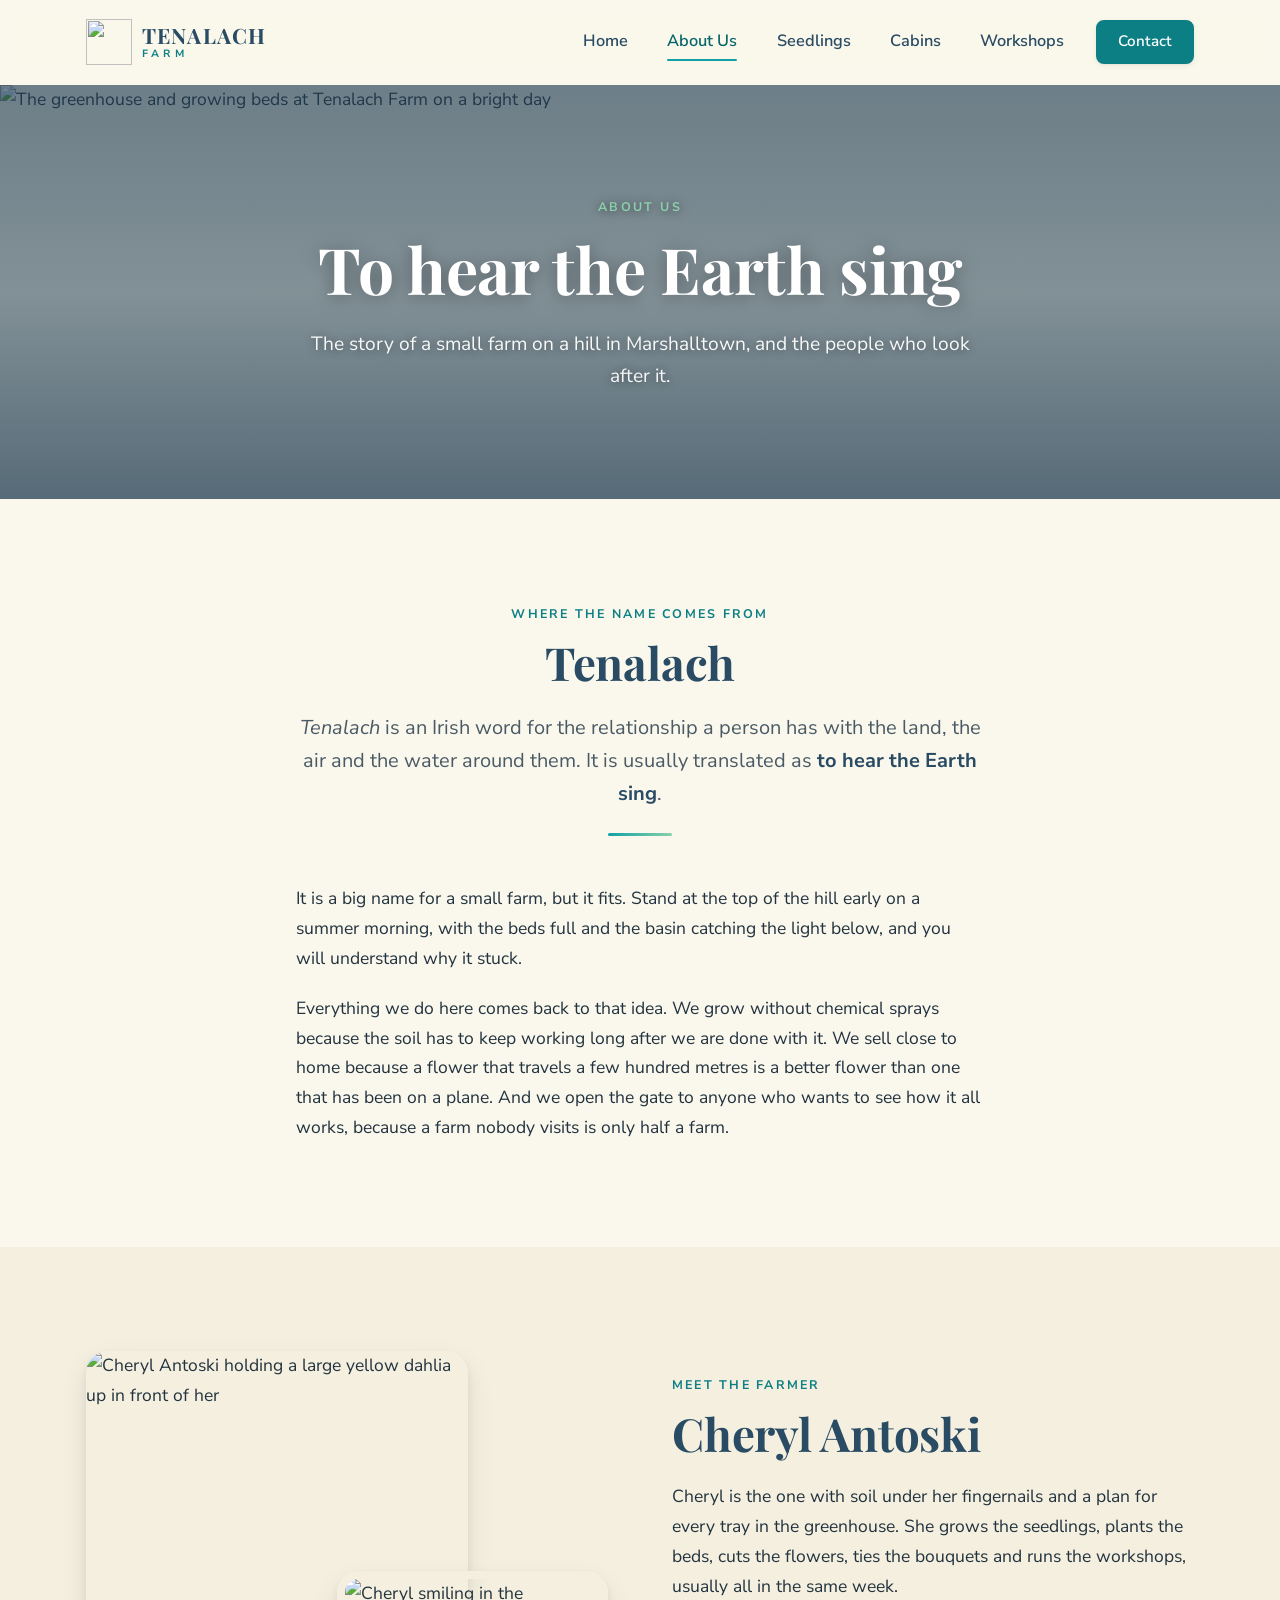
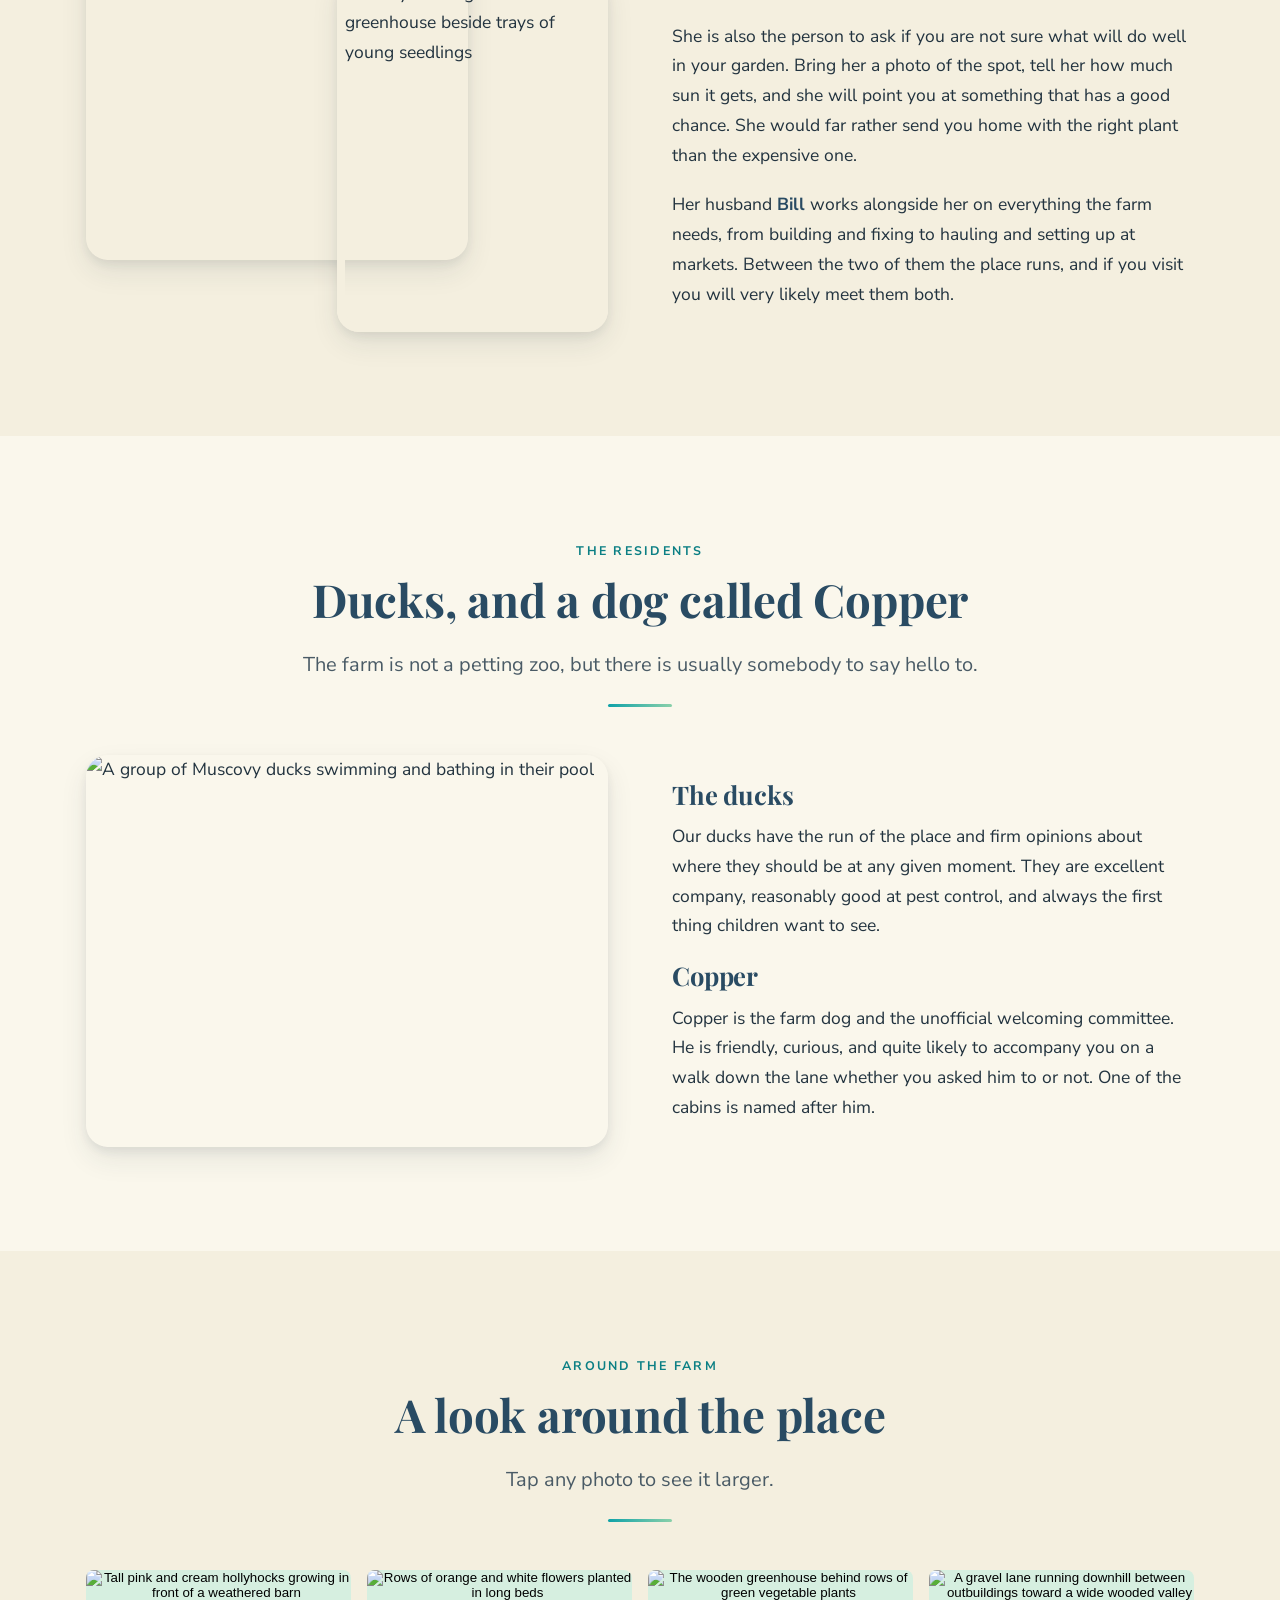
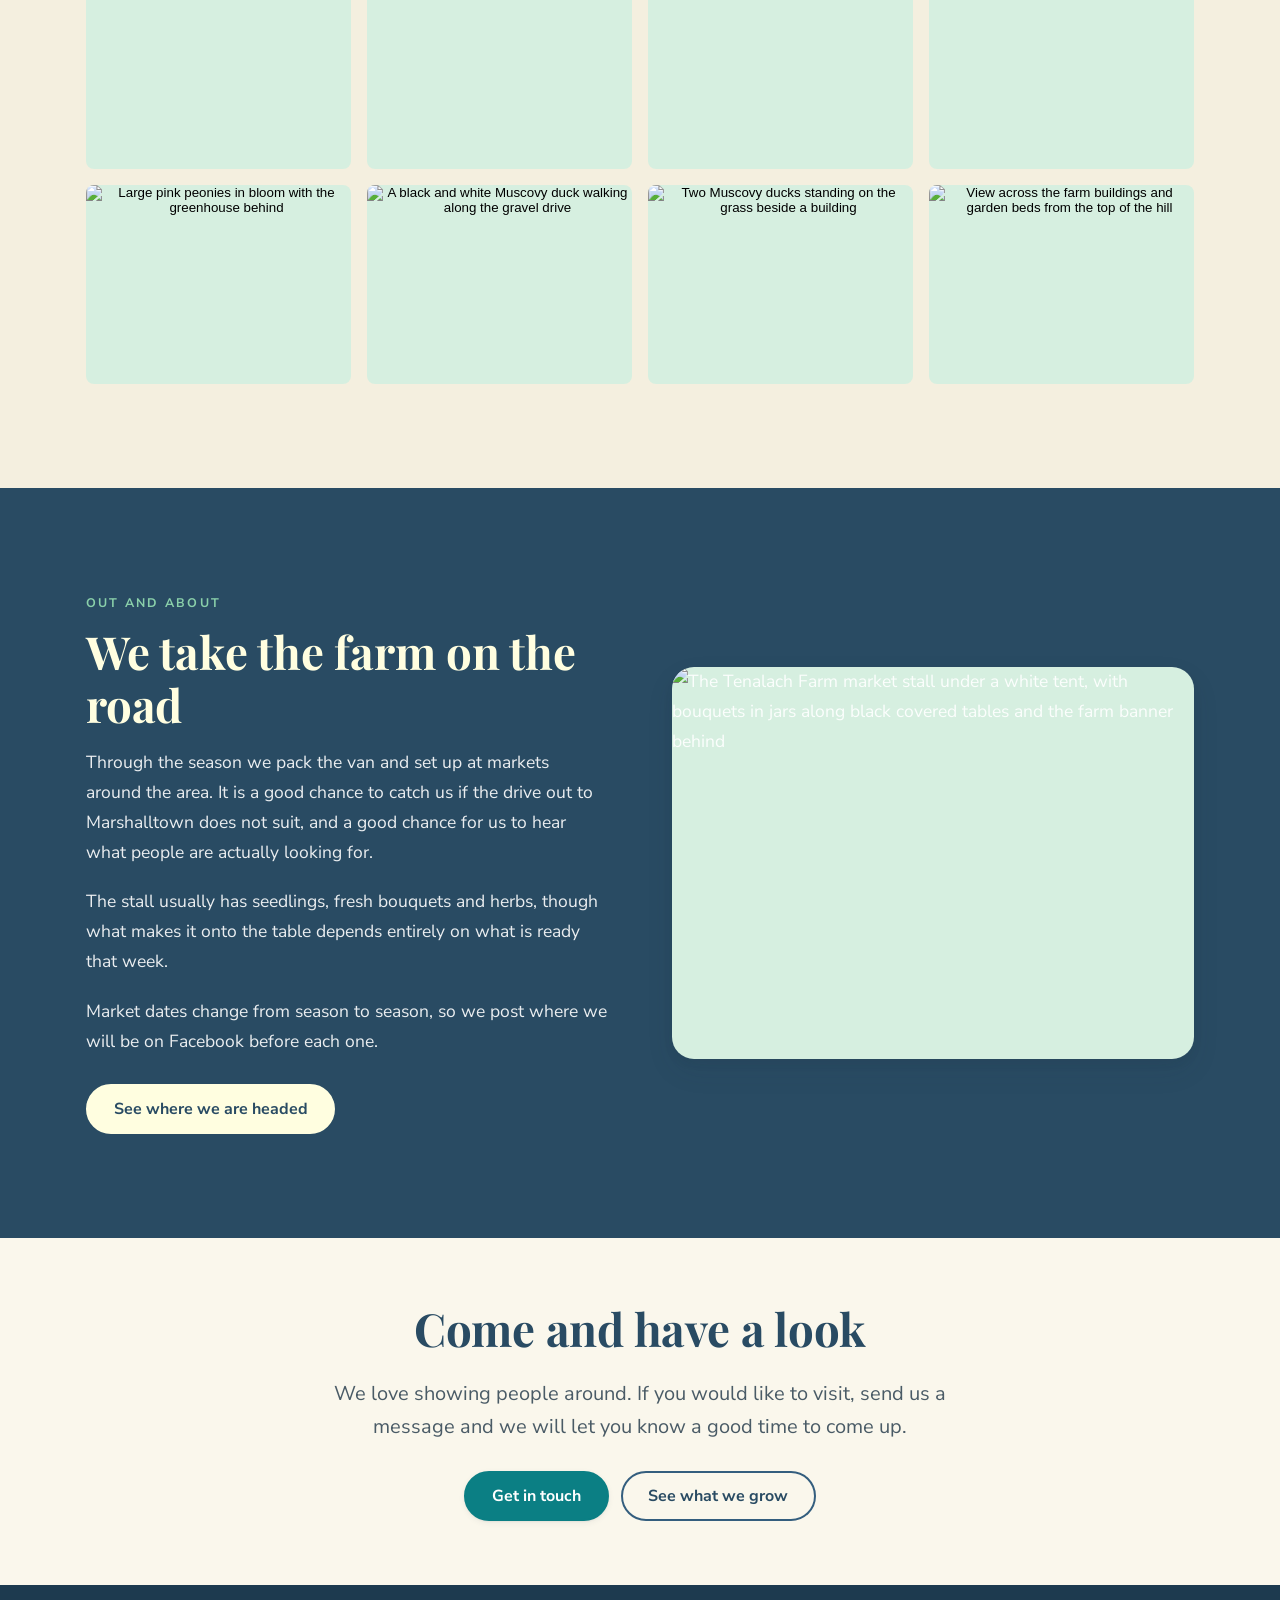
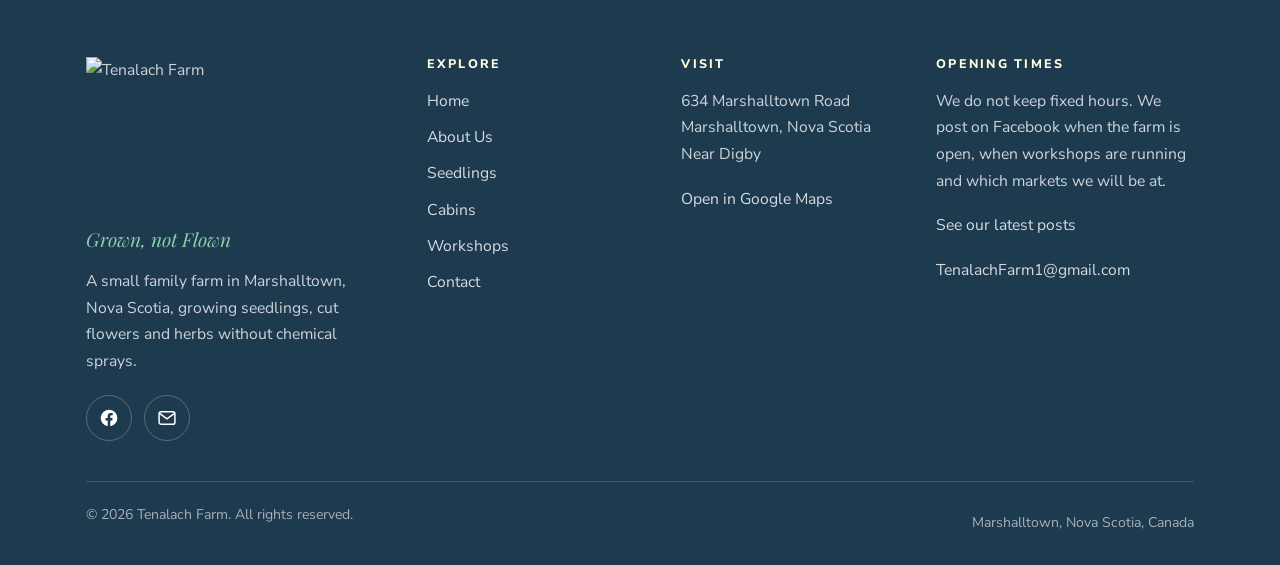
==== about.html @ 97e1217d "Add files via upload" ====
<!DOCTYPE html>
<html lang="en-CA">
<head>
<meta charset="utf-8">
<meta name="viewport" content="width=device-width, initial-scale=1">
<title>About Us | Tenalach Farm, Marshalltown, Nova Scotia</title>
<meta name="description" content="Meet Cheryl and Bill Antoski, the people behind Tenalach Farm in Marshalltown, Nova Scotia. The story of the farm, the ducks, Copper the dog, and the markets we attend.">
<link rel="canonical" href="https://tenalachfarm.ca/about.html">

<meta property="og:type" content="website">
<meta property="og:title" content="About Tenalach Farm">
<meta property="og:description" content="Tenalach is an Irish word meaning to hear the Earth sing. Meet the family behind the farm.">
<meta property="og:image" content="https://tenalachfarm.ca/images/farm/farm-overview.jpg">
<meta name="theme-color" content="#345e7e">

<link rel="icon" href="images/brand/favicon.png" type="image/png">
<link rel="apple-touch-icon" href="images/brand/logo-mark.png">

<link rel="preconnect" href="https://fonts.googleapis.com">
<link rel="preconnect" href="https://fonts.gstatic.com" crossorigin>
<link href="https://fonts.googleapis.com/css2?family=Nunito+Sans:ital,wght@0,400;0,600;0,700;0,800;1,400&family=Playfair+Display:ital,wght@0,600;0,700;1,600&display=swap" rel="stylesheet">
<link rel="stylesheet" href="css/style.css">
</head>
<body>

<a class="skip-link" href="#main">Skip to main content</a>

<header class="site-header">
  <div class="container header-inner">
    <a class="brand" href="index.html" aria-label="Tenalach Farm, home">
      <img class="brand-mark" src="images/brand/logo-mark.png" alt="" width="46" height="46">
      <span class="brand-text">
        <span class="brand-name">Tenalach</span>
        <span class="brand-sub">Farm</span>
      </span>
    </a>
    <nav class="nav-desktop" aria-label="Main">
      <ul>
        <li><a href="index.html">Home</a></li>
        <li><a href="about.html" aria-current="page">About Us</a></li>
        <li><a href="seedlings.html">Seedlings</a></li>
        <li><a href="cabins.html">Cabins</a></li>
        <li><a href="workshops.html">Workshops</a></li>
        <li><a class="btn btn--primary" href="contact.html">Contact</a></li>
      </ul>
    </nav>
    <button class="nav-toggle" type="button" aria-expanded="false" aria-controls="mobileNav" aria-label="Open menu">
      <span></span><span></span><span></span>
    </button>
  </div>
</header>

<div class="mobile-nav" id="mobileNav">
  <nav aria-label="Mobile">
    <ul>
      <li><a href="index.html">Home</a></li>
      <li><a href="about.html" aria-current="page">About Us</a></li>
      <li><a href="seedlings.html">Seedlings</a></li>
      <li><a href="cabins.html">Cabins</a></li>
      <li><a href="workshops.html">Workshops</a></li>
      <li><a href="contact.html">Contact</a></li>
    </ul>
  </nav>
  <div class="mobile-nav-footer">
    <p>634 Marshalltown Road<br>Marshalltown, Nova Scotia</p>
    <p><a href="mailto:TenalachFarm1@gmail.com">TenalachFarm1@gmail.com</a></p>
  </div>
</div>

<main id="main">

  <section class="hero hero--page hero--center">
    <div class="hero__media">
      <img src="images/farm/farm-greenhouse.jpg"
           srcset="images/farm/farm-greenhouse-800.jpg 800w, images/farm/farm-greenhouse.jpg 1600w"
           sizes="100vw"
           alt="The greenhouse and growing beds at Tenalach Farm on a bright day"
           width="1600" height="900" fetchpriority="high" decoding="async">
    </div>
    <div class="container hero__inner">
      <span class="hero__kicker">About us</span>
      <h1>To hear the Earth sing</h1>
      <p class="hero__text">The story of a small farm on a hill in Marshalltown, and the people who look after it.</p>
    </div>
  </section>

  <!-- ============================= THE NAME ============================= -->
  <section class="section">
    <div class="container container--narrow">
      <div class="section-head section-head--center reveal">
        <span class="eyebrow">Where the name comes from</span>
        <h2>Tenalach</h2>
        <p class="lede"><em>Tenalach</em> is an Irish word for the relationship a person has with the land, the air and the water around them. It is usually translated as <strong>to hear the Earth sing</strong>.</p>
        <div class="rule"></div>
      </div>
      <p>It is a big name for a small farm, but it fits. Stand at the top of the hill early on a summer morning, with the beds full and the basin catching the light below, and you will understand why it stuck.</p>
      <p>Everything we do here comes back to that idea. We grow without chemical sprays because the soil has to keep working long after we are done with it. We sell close to home because a flower that travels a few hundred metres is a better flower than one that has been on a plane. And we open the gate to anyone who wants to see how it all works, because a farm nobody visits is only half a farm.</p>
    </div>
  </section>

  <!-- ============================= MEET THE FARMER ============================= -->
  <section class="section section--cream">
    <div class="container">
      <div class="split">
        <div class="split__media reveal">
          <div class="photo-stack">
            <img class="photo-stack__back" src="images/cheryl/cheryl.jpg"
                 alt="Cheryl Antoski holding a large yellow dahlia up in front of her"
                 width="921" height="2048" loading="lazy" decoding="async">
            <img class="photo-stack__front" src="images/cheryl/cheryl-greenhouse.jpg"
                 srcset="images/cheryl/cheryl-greenhouse-800.jpg 800w, images/cheryl/cheryl-greenhouse.jpg 1536w"
                 sizes="(min-width: 56em) 26vw, 50vw"
                 alt="Cheryl smiling in the greenhouse beside trays of young seedlings"
                 width="1536" height="2048" loading="lazy" decoding="async">
          </div>
        </div>
        <div class="split__body reveal">
          <span class="eyebrow">Meet the farmer</span>
          <h2>Cheryl Antoski</h2>
          <p>Cheryl is the one with soil under her fingernails and a plan for every tray in the greenhouse. She grows the seedlings, plants the beds, cuts the flowers, ties the bouquets and runs the workshops, usually all in the same week.</p>
          <p>She is also the person to ask if you are not sure what will do well in your garden. Bring her a photo of the spot, tell her how much sun it gets, and she will point you at something that has a good chance. She would far rather send you home with the right plant than the expensive one.</p>
          <p>Her husband <strong>Bill</strong> works alongside her on everything the farm needs, from building and fixing to hauling and setting up at markets. Between the two of them the place runs, and if you visit you will very likely meet them both.</p>
        </div>
      </div>
    </div>
  </section>

  <!-- ============================= THE ANIMALS ============================= -->
  <section class="section">
    <div class="container">
      <div class="section-head section-head--center reveal">
        <span class="eyebrow">The residents</span>
        <h2>Ducks, and a dog called Copper</h2>
        <p class="lede">The farm is not a petting zoo, but there is usually somebody to say hello to.</p>
        <div class="rule"></div>
      </div>

      <div class="split">
        <div class="split__media reveal">
          <img src="images/animals/ducks-pond.jpg"
               srcset="images/animals/ducks-pond-800.jpg 800w, images/animals/ducks-pond.jpg 1600w"
               sizes="(min-width: 56em) 50vw, 100vw"
               alt="A group of Muscovy ducks swimming and bathing in their pool"
               width="1600" height="900" loading="lazy" decoding="async">
        </div>
        <div class="split__body reveal">
          <h3>The ducks</h3>
          <p>Our ducks have the run of the place and firm opinions about where they should be at any given moment. They are excellent company, reasonably good at pest control, and always the first thing children want to see.</p>
          <h3>Copper</h3>
          <p>Copper is the farm dog and the unofficial welcoming committee. He is friendly, curious, and quite likely to accompany you on a walk down the lane whether you asked him to or not. One of the cabins is named after him.</p>
        </div>
      </div>
    </div>
  </section>

  <!-- ============================= AROUND THE FARM ============================= -->
  <section class="section section--cream">
    <div class="container">
      <div class="section-head section-head--center reveal">
        <span class="eyebrow">Around the farm</span>
        <h2>A look around the place</h2>
        <p class="lede">Tap any photo to see it larger.</p>
        <div class="rule"></div>
      </div>

      <div class="gallery gallery--wide reveal" data-gallery>
        <button class="gallery__item" type="button"
                data-full="images/farm/farm-hollyhocks.jpg"
                data-caption="Hollyhocks in front of the old barn, with the basin beyond">
          <img src="images/farm/farm-hollyhocks-800.jpg" alt="Tall pink and cream hollyhocks growing in front of a weathered barn" width="800" height="450" loading="lazy" decoding="async">
        </button>
        <button class="gallery__item" type="button"
                data-full="images/farm/farm-flower-rows.jpg"
                data-caption="Long beds of flowers running the width of the hill">
          <img src="images/farm/farm-flower-rows-800.jpg" alt="Rows of orange and white flowers planted in long beds" width="800" height="450" loading="lazy" decoding="async">
        </button>
        <button class="gallery__item" type="button"
                data-full="images/farm/farm-greenhouse.jpg"
                data-caption="The greenhouse and the vegetable beds in high summer">
          <img src="images/farm/farm-greenhouse-800.jpg" alt="The wooden greenhouse behind rows of green vegetable plants" width="800" height="450" loading="lazy" decoding="async">
        </button>
        <button class="gallery__item" type="button"
                data-full="images/farm/farm-vista.jpg"
                data-caption="The view down the lane toward the valley">
          <img src="images/farm/farm-vista-800.jpg" alt="A gravel lane running downhill between outbuildings toward a wide wooded valley" width="800" height="450" loading="lazy" decoding="async">
        </button>
        <button class="gallery__item" type="button"
                data-full="images/farm/farm-peony.jpg"
                data-caption="Peonies coming into flower beside the greenhouse">
          <img src="images/farm/farm-peony-800.jpg" alt="Large pink peonies in bloom with the greenhouse behind" width="800" height="1422" loading="lazy" decoding="async">
        </button>
        <button class="gallery__item" type="button"
                data-full="images/animals/duck-walking.jpg"
                data-caption="One of the ducks heading somewhere with purpose">
          <img src="images/animals/duck-walking-800.jpg" alt="A black and white Muscovy duck walking along the gravel drive" width="800" height="450" loading="lazy" decoding="async">
        </button>
        <button class="gallery__item" type="button"
                data-full="images/animals/ducks-pair.jpg"
                data-caption="A pair of ducks by the flower beds">
          <img src="images/animals/ducks-pair-800.jpg" alt="Two Muscovy ducks standing on the grass beside a building" width="800" height="450" loading="lazy" decoding="async">
        </button>
        <button class="gallery__item" type="button"
                data-full="images/farm/farm-overview.jpg"
                data-caption="The whole farm from the top of the hill">
          <img src="images/farm/farm-overview-800.jpg" alt="View across the farm buildings and garden beds from the top of the hill" width="800" height="450" loading="lazy" decoding="async">
        </button>
      </div>
    </div>
  </section>

  <!-- ============================= MARKETS ============================= -->
  <section class="section section--blue">
    <div class="container">
      <div class="showcase showcase--reverse">
        <div class="showcase__media reveal">
          <img src="images/market/market-booth.jpg"
               alt="The Tenalach Farm market stall under a white tent, with bouquets in jars along black covered tables and the farm banner behind"
               width="720" height="960" loading="lazy" decoding="async">
        </div>
        <div class="showcase__body reveal">
          <span class="eyebrow">Out and about</span>
          <h2>We take the farm on the road</h2>
          <p>Through the season we pack the van and set up at markets around the area. It is a good chance to catch us if the drive out to Marshalltown does not suit, and a good chance for us to hear what people are actually looking for.</p>
          <p>The stall usually has seedlings, fresh bouquets and herbs, though what makes it onto the table depends entirely on what is ready that week.</p>
          <p>Market dates change from season to season, so we post where we will be on Facebook before each one.</p>
          <div class="btn-row">
            <a class="btn btn--light" href="https://www.facebook.com/p/Tenalach-Farm-100064540729112/" target="_blank" rel="noopener">See where we are headed</a>
          </div>
        </div>
      </div>
    </div>
  </section>

  <!-- ============================= VISIT CTA ============================= -->
  <section class="section section--tight">
    <div class="container container--narrow">
      <div class="section-head section-head--center reveal" style="margin-bottom:0">
        <h2>Come and have a look</h2>
        <p class="lede">We love showing people around. If you would like to visit, send us a message and we will let you know a good time to come up.</p>
        <div class="btn-row btn-row--center">
          <a class="btn btn--primary" href="contact.html">Get in touch</a>
          <a class="btn btn--ghost" href="seedlings.html">See what we grow</a>
        </div>
      </div>
    </div>
  </section>

</main>

<footer class="site-footer">
  <div class="container">
    <div class="footer-grid">
      <div>
        <img class="footer-logo" src="images/brand/logo-full.png" alt="Tenalach Farm" width="150" height="150" loading="lazy">
        <p class="footer-tagline">Grown, not Flown</p>
        <p>A small family farm in Marshalltown, Nova Scotia, growing seedlings, cut flowers and herbs without chemical sprays.</p>
        <div class="social-row">
          <a href="https://www.facebook.com/p/Tenalach-Farm-100064540729112/" target="_blank" rel="noopener" aria-label="Tenalach Farm on Facebook">
            <svg viewBox="0 0 24 24" fill="currentColor" aria-hidden="true"><path d="M22 12a10 10 0 1 0-11.56 9.88v-6.99H7.9V12h2.54V9.8c0-2.5 1.49-3.89 3.77-3.89 1.09 0 2.24.2 2.24.2v2.46h-1.26c-1.24 0-1.63.77-1.63 1.56V12h2.78l-.45 2.89h-2.33v6.99A10 10 0 0 0 22 12Z"/></svg>
          </a>
          <a href="mailto:TenalachFarm1@gmail.com" aria-label="Email Tenalach Farm">
            <svg viewBox="0 0 24 24" fill="none" stroke="currentColor" stroke-width="1.8" aria-hidden="true"><rect x="2.5" y="4.5" width="19" height="15" rx="2.5"/><path d="m3 6.5 9 6.5 9-6.5"/></svg>
          </a>
        </div>
      </div>
      <div>
        <h4>Explore</h4>
        <ul class="footer-nav">
          <li><a href="index.html">Home</a></li>
          <li><a href="about.html">About Us</a></li>
          <li><a href="seedlings.html">Seedlings</a></li>
          <li><a href="cabins.html">Cabins</a></li>
          <li><a href="workshops.html">Workshops</a></li>
          <li><a href="contact.html">Contact</a></li>
        </ul>
      </div>
      <div>
        <h4>Visit</h4>
        <p>
          634 Marshalltown Road<br>
          Marshalltown, Nova Scotia<br>
          Near Digby
        </p>
        <p><a href="https://maps.google.com/?q=634+Marshalltown+Road,+Marshalltown,+Nova+Scotia" target="_blank" rel="noopener">Open in Google Maps</a></p>
      </div>
      <div>
        <h4>Opening times</h4>
        <p>We do not keep fixed hours. We post on Facebook when the farm is open, when workshops are running and which markets we will be at.</p>
        <p><a href="https://www.facebook.com/p/Tenalach-Farm-100064540729112/" target="_blank" rel="noopener">See our latest posts</a></p>
        <p><a href="mailto:TenalachFarm1@gmail.com">TenalachFarm1@gmail.com</a></p>
      </div>
    </div>
    <div class="footer-bottom">
      <p>&copy; <span data-year>2026</span> Tenalach Farm. All rights reserved.</p>
      <p>Marshalltown, Nova Scotia, Canada</p>
    </div>
  </div>
</footer>

<script src="js/main.js" defer></script>
</body>
</html>
---- css/style.css ----
/* ==========================================================================
   Tenalach Farm
   Marshalltown, Nova Scotia
   --------------------------------------------------------------------------
   Built mobile first. Every base rule targets small screens; the media
   queries at 40em / 56em / 75em progressively enhance for larger displays.
   ========================================================================== */

/* --------------------------------------------------------------------------
   1. Design tokens
   -------------------------------------------------------------------------- */

:root {
  /* Brand colours sampled directly from the supplied logo files */
  --teal:        #0fa2a8;
  --teal-dark:   #0b7f84;
  --teal-deep:   #08666a;
  --sage:        #8ad0aa;
  --sage-soft:   #d6efe0;
  --cream:       #fffee0;
  --blue:        #345e7e;
  --blue-dark:   #294b63;
  --blue-deep:   #1d3a4f;

  /* Neutrals, warmed slightly so nothing reads as clinical white */
  --paper:       #faf7ec;
  --paper-warm:  #f4efdf;
  --ink:         #22333f;
  --ink-soft:    #4a5b66;
  --line:        rgba(52, 94, 126, 0.16);

  --shadow-sm:   0 1px 2px rgba(34, 51, 63, 0.06), 0 2px 6px rgba(34, 51, 63, 0.06);
  --shadow-md:   0 4px 10px rgba(34, 51, 63, 0.08), 0 12px 28px rgba(34, 51, 63, 0.09);
  --shadow-lg:   0 10px 24px rgba(34, 51, 63, 0.10), 0 24px 60px rgba(34, 51, 63, 0.13);

  --radius-sm:   8px;
  --radius:      14px;
  --radius-lg:   22px;

  --font-display: "Playfair Display", Georgia, "Times New Roman", serif;
  --font-body:    "Nunito Sans", -apple-system, BlinkMacSystemFont, "Segoe UI", Roboto, Helvetica, Arial, sans-serif;

  --header-h:     68px;
  --container:    1180px;
  --gutter:       20px;

  --ease:         cubic-bezier(0.22, 0.61, 0.36, 1);
}

/* --------------------------------------------------------------------------
   2. Reset and base
   -------------------------------------------------------------------------- */

*, *::before, *::after { box-sizing: border-box; }

html {
  -webkit-text-size-adjust: 100%;
  scroll-behavior: smooth;
  scroll-padding-top: calc(var(--header-h) + 12px);
}

body {
  margin: 0;
  background: var(--paper);
  color: var(--ink);
  font-family: var(--font-body);
  font-size: 1.0625rem;      /* 17px, comfortable for all ages */
  line-height: 1.7;
  -webkit-font-smoothing: antialiased;
  overflow-x: hidden;
}

body.is-locked { overflow: hidden; }

img, picture, svg, video {
  display: block;
  max-width: 100%;
  height: auto;
}

h1, h2, h3, h4 {
  font-family: var(--font-display);
  font-weight: 700;
  line-height: 1.15;
  color: var(--blue-dark);
  margin: 0 0 0.5em;
  letter-spacing: -0.005em;
}

h1 { font-size: clamp(2.1rem, 7vw, 4rem); }
h2 { font-size: clamp(1.75rem, 5.2vw, 2.85rem); }
h3 { font-size: clamp(1.25rem, 3.6vw, 1.6rem); }
h4 { font-size: 1.1rem; }

p { margin: 0 0 1.15em; }
p:last-child { margin-bottom: 0; }

a { color: var(--teal-dark); text-decoration-thickness: 1px; text-underline-offset: 3px; }
a:hover { color: var(--teal-deep); }

ul, ol { margin: 0 0 1.15em; padding-left: 1.3em; }
li { margin-bottom: 0.4em; }

strong { font-weight: 700; color: var(--blue-dark); }

hr {
  border: 0;
  border-top: 1px solid var(--line);
  margin: 2.5rem 0;
}

:focus-visible {
  outline: 3px solid var(--teal);
  outline-offset: 3px;
  border-radius: 3px;
}

::selection { background: var(--sage); color: var(--blue-dark); }

/* --------------------------------------------------------------------------
   3. Layout helpers
   -------------------------------------------------------------------------- */

.container {
  width: 100%;
  max-width: var(--container);
  margin-inline: auto;
  padding-inline: var(--gutter);
}

.container--narrow { max-width: 760px; }
.container--mid { max-width: 940px; }

.section { padding-block: clamp(3rem, 9vw, 6.5rem); }
.section--tight { padding-block: clamp(2.25rem, 6vw, 4rem); }

.section--cream   { background: var(--paper-warm); }
.section--sage    { background: var(--sage-soft); }
.section--blue    { background: var(--blue-dark); }
.section--teal    { background: var(--teal-deep); }

.section--blue, .section--teal { color: rgba(255, 255, 255, 0.9); }
.section--blue h1, .section--blue h2, .section--blue h3,
.section--teal h1, .section--teal h2, .section--teal h3 { color: var(--cream); }
/* Body links go sage on the dark bands, but buttons must keep their own
   colours, so they are excluded rather than fought with !important. */
.section--blue a:not(.btn), .section--teal a:not(.btn) { color: var(--sage); }
.section--blue strong, .section--teal strong { color: var(--cream); }

.skip-link {
  position: absolute;
  left: -9999px;
  top: 0;
  z-index: 200;
  background: var(--blue-dark);
  color: var(--cream);
  padding: 0.85rem 1.25rem;
  border-radius: 0 0 var(--radius-sm) 0;
  font-weight: 700;
}
.skip-link:focus { left: 0; }

.sr-only {
  position: absolute;
  width: 1px; height: 1px;
  padding: 0; margin: -1px;
  overflow: hidden;
  clip: rect(0 0 0 0);
  white-space: nowrap;
  border: 0;
}

/* --------------------------------------------------------------------------
   4. Section headings
   -------------------------------------------------------------------------- */

.section-head { margin-bottom: clamp(1.75rem, 4vw, 3rem); }
.section-head--center { text-align: center; margin-inline: auto; max-width: 720px; }

.eyebrow {
  display: block;
  font-size: 0.78rem;
  font-weight: 700;
  letter-spacing: 0.18em;
  text-transform: uppercase;
  color: var(--teal-dark);
  margin-bottom: 0.75rem;
}
.section--blue .eyebrow, .section--teal .eyebrow { color: var(--sage); }

.lede {
  font-size: clamp(1.075rem, 2.4vw, 1.25rem);
  line-height: 1.65;
  color: var(--ink-soft);
}
.section--blue .lede, .section--teal .lede { color: rgba(255, 255, 255, 0.85); }

/* Small sage sprig used as a divider under centred headings */
.rule {
  width: 64px;
  height: 3px;
  border-radius: 3px;
  background: linear-gradient(90deg, var(--teal), var(--sage));
  margin: 1.25rem 0 0;
}
.section-head--center .rule { margin-inline: auto; }

/* --------------------------------------------------------------------------
   5. Buttons
   -------------------------------------------------------------------------- */

.btn {
  display: inline-flex;
  align-items: center;
  justify-content: center;
  gap: 0.55em;
  min-height: 50px;                 /* generous tap target on phones */
  padding: 0.8rem 1.6rem;
  border: 2px solid transparent;
  border-radius: 999px;
  font-family: var(--font-body);
  font-size: 1rem;
  font-weight: 700;
  line-height: 1.2;
  text-align: center;
  text-decoration: none;
  cursor: pointer;
  transition: transform 0.18s var(--ease), background-color 0.18s var(--ease),
              color 0.18s var(--ease), border-color 0.18s var(--ease),
              box-shadow 0.18s var(--ease);
}

.btn:active { transform: translateY(1px); }

.btn--primary {
  background: var(--teal-dark);
  border-color: var(--teal-dark);
  color: #fff;
  box-shadow: var(--shadow-sm);
}
.btn--primary:hover { background: var(--teal-deep); border-color: var(--teal-deep); color: #fff; box-shadow: var(--shadow-md); }

.btn--ghost {
  background: transparent;
  border-color: var(--blue);
  color: var(--blue-dark);
}
.btn--ghost:hover { background: var(--blue-dark); border-color: var(--blue-dark); color: var(--cream); }

.btn--light {
  background: var(--cream);
  border-color: var(--cream);
  color: var(--blue-dark);
}
.btn--light:hover { background: #fff; border-color: #fff; color: var(--blue-dark); }

.btn--outline-light {
  background: transparent;
  border-color: rgba(255, 255, 255, 0.55);
  color: #fff;
}
.btn--outline-light:hover { background: rgba(255, 255, 255, 0.12); border-color: #fff; color: #fff; }

.btn--block { width: 100%; }

.btn-row {
  display: flex;
  flex-wrap: wrap;
  gap: 0.75rem;
  margin-top: 1.75rem;
}
.btn-row--center { justify-content: center; }

/* Text link with a chevron */
.link-arrow {
  display: inline-flex;
  align-items: center;
  gap: 0.4em;
  font-weight: 700;
  text-decoration: none;
  border-bottom: 2px solid var(--sage);
  padding-bottom: 2px;
}
.link-arrow::after {
  content: "\203A";
  font-size: 1.3em;
  line-height: 0;
  transition: transform 0.18s var(--ease);
}
.link-arrow:hover::after { transform: translateX(4px); }

/* --------------------------------------------------------------------------
   6. Site header
   -------------------------------------------------------------------------- */

.site-header {
  position: sticky;
  top: 0;
  z-index: 100;
  background: rgba(250, 247, 236, 0.92);
  backdrop-filter: saturate(150%) blur(10px);
  -webkit-backdrop-filter: saturate(150%) blur(10px);
  border-bottom: 1px solid transparent;
  transition: box-shadow 0.25s var(--ease), border-color 0.25s var(--ease),
              background-color 0.25s var(--ease);
}

.site-header.is-stuck {
  border-bottom-color: var(--line);
  box-shadow: 0 2px 14px rgba(34, 51, 63, 0.07);
}

.header-inner {
  display: flex;
  align-items: center;
  justify-content: space-between;
  gap: 1rem;
  min-height: var(--header-h);
}

.brand {
  display: inline-flex;
  align-items: center;
  gap: 0.6rem;
  text-decoration: none;
  color: var(--blue-dark);
  flex-shrink: 0;
}

.brand-mark { width: 38px; height: 38px; }

.brand-text { display: flex; flex-direction: column; line-height: 1; }

.brand-name {
  font-family: var(--font-display);
  font-size: 1.15rem;
  font-weight: 700;
  letter-spacing: 0.06em;
  text-transform: uppercase;
}

.brand-sub {
  font-size: 0.62rem;
  font-weight: 700;
  letter-spacing: 0.42em;
  text-transform: uppercase;
  color: var(--teal-dark);
  margin-top: 3px;
}

/* Desktop navigation is hidden until there is room for it */
.nav-desktop { display: none; }

.nav-toggle {
  display: inline-flex;
  flex-direction: column;
  align-items: center;
  justify-content: center;
  gap: 5px;
  width: 48px;
  height: 48px;
  padding: 0;
  background: transparent;
  border: 0;
  border-radius: var(--radius-sm);
  cursor: pointer;
}

.nav-toggle span {
  display: block;
  width: 24px;
  height: 2px;
  border-radius: 2px;
  background: var(--blue-dark);
  transition: transform 0.28s var(--ease), opacity 0.2s var(--ease);
}

.nav-toggle[aria-expanded="true"] span:nth-child(1) { transform: translateY(7px) rotate(45deg); }
.nav-toggle[aria-expanded="true"] span:nth-child(2) { opacity: 0; }
.nav-toggle[aria-expanded="true"] span:nth-child(3) { transform: translateY(-7px) rotate(-45deg); }

/* --------------------------------------------------------------------------
   7. Mobile navigation overlay
   -------------------------------------------------------------------------- */

.mobile-nav {
  position: fixed;
  inset: 0;
  z-index: 99;
  background: var(--blue-dark);
  padding: calc(var(--header-h) + 1.5rem) var(--gutter) 2rem;
  overflow-y: auto;
  opacity: 0;
  visibility: hidden;
  transform: translateY(-8px);
  transition: opacity 0.25s var(--ease), transform 0.25s var(--ease), visibility 0.25s;
}

.mobile-nav.is-open {
  opacity: 1;
  visibility: visible;
  transform: none;
}

.mobile-nav ul {
  list-style: none;
  margin: 0 0 2rem;
  padding: 0;
}

.mobile-nav li { margin: 0; border-bottom: 1px solid rgba(255, 255, 255, 0.12); }

.mobile-nav a {
  display: block;
  padding: 1.05rem 0.25rem;
  font-family: var(--font-display);
  font-size: 1.5rem;
  font-weight: 600;
  color: var(--cream);
  text-decoration: none;
}

.mobile-nav a:hover,
.mobile-nav a[aria-current="page"] { color: var(--sage); }

.mobile-nav-footer {
  color: rgba(255, 255, 255, 0.75);
  font-size: 0.95rem;
}
.mobile-nav-footer a { color: var(--sage); }

/* --------------------------------------------------------------------------
   8. Hero
   -------------------------------------------------------------------------- */

.hero {
  position: relative;
  display: flex;
  align-items: center;
  min-height: 78vh;
  min-height: 78svh;
  padding-block: clamp(3.5rem, 12vw, 7rem);
  overflow: hidden;
  isolation: isolate;
}

.hero--page {
  min-height: 44vh;
  min-height: 44svh;
  padding-block: clamp(3rem, 9vw, 5.5rem);
}

.hero__media {
  position: absolute;
  inset: 0;
  z-index: -2;
}

.hero__media img {
  width: 100%;
  height: 100%;
  object-fit: cover;
  object-position: center 55%;
}

/* Scrim keeps the cream type readable over any photo */
.hero::after {
  content: "";
  position: absolute;
  inset: 0;
  z-index: -1;
  background:
    linear-gradient(180deg, rgba(29, 58, 79, 0.55) 0%, rgba(29, 58, 79, 0.30) 40%, rgba(29, 58, 79, 0.78) 100%);
}

/* Interior heroes are short, so their text sits in the lightest part of the
   gradient above. Give them a flatter, stronger scrim instead. */
.hero--page::after {
  background: linear-gradient(180deg, rgba(29, 58, 79, 0.64) 0%, rgba(29, 58, 79, 0.54) 50%, rgba(29, 58, 79, 0.74) 100%);
}

.hero__inner { position: relative; color: #fff; }
.hero--center .hero__inner { text-align: center; max-width: 760px; margin-inline: auto; }

.hero__logo {
  width: min(280px, 72vw);
  margin: 0 auto 1.5rem;
  filter: drop-shadow(0 2px 12px rgba(0, 0, 0, 0.35));
}

.hero h1 {
  color: #fff;
  text-shadow: 0 2px 18px rgba(0, 0, 0, 0.35);
  margin-bottom: 0.35em;
}

.hero__tagline {
  font-family: var(--font-display);
  font-style: italic;
  font-size: clamp(1.35rem, 4.5vw, 2.1rem);
  color: var(--sage);
  margin: 0 0 0.6em;
  text-shadow: 0 2px 14px rgba(0, 0, 0, 0.4);
}

.hero__text {
  font-size: clamp(1.05rem, 2.6vw, 1.2rem);
  color: rgba(255, 255, 255, 0.94);
  text-shadow: 0 1px 10px rgba(0, 0, 0, 0.45);
  max-width: 56ch;
}
.hero--center .hero__text { margin-inline: auto; }

.hero__badges {
  display: flex;
  flex-wrap: wrap;
  justify-content: center;
  gap: 0.5rem 0.9rem;
  margin-top: 1.75rem;
  padding: 0;
  list-style: none;
  font-size: 0.78rem;
  font-weight: 700;
  letter-spacing: 0.14em;
  text-transform: uppercase;
  color: rgba(255, 255, 255, 0.92);
}

.hero__badges li {
  margin: 0;
  padding: 0.4rem 0.95rem;
  border: 1px solid rgba(255, 255, 255, 0.4);
  border-radius: 999px;
  backdrop-filter: blur(4px);
}

/* Breadcrumb-ish label on interior page heroes */
.hero__kicker {
  display: inline-block;
  font-size: 0.78rem;
  font-weight: 700;
  letter-spacing: 0.2em;
  text-transform: uppercase;
  color: var(--sage);
  margin-bottom: 0.9rem;
  text-shadow: 0 1px 10px rgba(0, 0, 0, 0.6);
}

/* --------------------------------------------------------------------------
   9. Value strip (icon row)
   -------------------------------------------------------------------------- */

.values {
  display: grid;
  grid-template-columns: 1fr;
  gap: 1.75rem;
  text-align: center;
}

.value__icon {
  width: 54px;
  height: 54px;
  margin: 0 auto 0.9rem;
}

.value h3 { font-size: 1.2rem; margin-bottom: 0.3em; }
.value p { color: var(--ink-soft); font-size: 0.98rem; }

.section--blue .value p, .section--teal .value p { color: rgba(255, 255, 255, 0.82); }

/* --------------------------------------------------------------------------
   10. Cards
   -------------------------------------------------------------------------- */

.card-grid {
  display: grid;
  grid-template-columns: 1fr;
  gap: 1.5rem;
}

.card {
  display: flex;
  flex-direction: column;
  background: #fff;
  border-radius: var(--radius);
  overflow: hidden;
  box-shadow: var(--shadow-sm);
  transition: transform 0.28s var(--ease), box-shadow 0.28s var(--ease);
}

.card__media {
  aspect-ratio: 4 / 3;
  overflow: hidden;
  background: var(--sage-soft);
}

.card__media img {
  width: 100%;
  height: 100%;
  object-fit: cover;
  transition: transform 0.5s var(--ease);
}

.card__body {
  display: flex;
  flex-direction: column;
  flex: 1;
  padding: 1.5rem 1.4rem 1.6rem;
}

.card__body h3 { margin-bottom: 0.4em; }
.card__body p { color: var(--ink-soft); }
.card__body .link-arrow { margin-top: auto; padding-top: 1rem; align-self: flex-start; }

.card__tag {
  display: inline-block;
  align-self: flex-start;
  margin-bottom: 0.75rem;
  padding: 0.25rem 0.7rem;
  border-radius: 999px;
  background: var(--sage-soft);
  color: var(--teal-deep);
  font-size: 0.72rem;
  font-weight: 800;
  letter-spacing: 0.12em;
  text-transform: uppercase;
}

/* --------------------------------------------------------------------------
   11. Showcase rows (alternating image and text)
   -------------------------------------------------------------------------- */

.showcase {
  display: grid;
  grid-template-columns: 1fr;
  gap: 1.75rem;
  align-items: center;
}

.showcase + .showcase { margin-top: clamp(3rem, 8vw, 5.5rem); }

.showcase__media {
  position: relative;
  border-radius: var(--radius-lg);
  overflow: hidden;
  box-shadow: var(--shadow-md);
  background: var(--sage-soft);
}

.showcase__media img {
  width: 100%;
  aspect-ratio: 4 / 3;
  object-fit: cover;
}

.showcase__media--tall img { aspect-ratio: 3 / 4; }

.showcase__body h2 { margin-bottom: 0.4em; }

/* Amenity / feature list with sage ticks */
.tick-list {
  list-style: none;
  padding: 0;
  margin: 1.25rem 0;
  display: grid;
  grid-template-columns: 1fr;
  gap: 0.55rem 1.5rem;
}

.tick-list li {
  position: relative;
  margin: 0;
  padding-left: 1.9rem;
  color: var(--ink-soft);
}

.tick-list li::before {
  content: "";
  position: absolute;
  left: 0;
  top: 0.55em;
  width: 18px;
  height: 10px;
  border-left: 2.5px solid var(--teal);
  border-bottom: 2.5px solid var(--teal);
  transform: rotate(-45deg);
  border-radius: 1px;
}

.section--blue .tick-list li { color: rgba(255, 255, 255, 0.85); }
.section--blue .tick-list li::before { border-color: var(--sage); }

/* --------------------------------------------------------------------------
   12. Media / text split used for intro sections
   -------------------------------------------------------------------------- */

.split {
  display: grid;
  grid-template-columns: 1fr;
  gap: 1.75rem;
  align-items: center;
}

/* Direct children only. The photo stack below nests its images one level
   deeper and needs to keep its own sizing. */
.split__media > img {
  width: 100%;
  border-radius: var(--radius-lg);
  box-shadow: var(--shadow-md);
  aspect-ratio: 4 / 3;
  object-fit: cover;
}

.split__media--portrait > img { aspect-ratio: 3 / 4; }

/* Stacked, slightly offset photo pair for the about page */
.photo-stack { position: relative; }
.photo-stack img { border-radius: var(--radius-lg); box-shadow: var(--shadow-md); }
/* The source portrait is very tall (921 x 2048). A default centre crop lands
   on her forehead, so the focal point is pushed down to hold both her eyes
   and the dahlia she is holding. */
.photo-stack__back {
  width: 100%;
  aspect-ratio: 3 / 4;
  object-fit: cover;
  object-position: center 62%;
}
.photo-stack__front { display: none; }

/* --------------------------------------------------------------------------
   13. Galleries and lightbox
   -------------------------------------------------------------------------- */

.gallery {
  display: grid;
  grid-template-columns: repeat(2, 1fr);
  gap: 0.6rem;
}

.gallery__item {
  position: relative;
  display: block;
  padding: 0;
  border: 0;
  background: var(--sage-soft);
  border-radius: var(--radius-sm);
  overflow: hidden;
  cursor: zoom-in;
  aspect-ratio: 1 / 1;
}

.gallery__item img {
  width: 100%;
  height: 100%;
  object-fit: cover;
  transition: transform 0.45s var(--ease), filter 0.3s var(--ease);
}

.gallery--wide .gallery__item { aspect-ratio: 4 / 3; }

.lightbox {
  position: fixed;
  inset: 0;
  z-index: 200;
  display: flex;
  align-items: center;
  justify-content: center;
  padding: 1rem;
  background: rgba(20, 34, 45, 0.94);
  opacity: 0;
  visibility: hidden;
  transition: opacity 0.25s var(--ease), visibility 0.25s;
}

.lightbox.is-open { opacity: 1; visibility: visible; }

.lightbox__figure {
  margin: 0;
  max-width: min(1100px, 100%);
  max-height: 100%;
  display: flex;
  flex-direction: column;
  align-items: center;
  gap: 0.85rem;
}

.lightbox__img {
  max-width: 100%;
  max-height: 74vh;
  max-height: 74svh;
  border-radius: var(--radius-sm);
  box-shadow: 0 20px 60px rgba(0, 0, 0, 0.5);
  object-fit: contain;
}

.lightbox__caption {
  color: rgba(255, 255, 255, 0.85);
  font-size: 0.95rem;
  text-align: center;
  max-width: 60ch;
}

.lightbox__btn {
  position: absolute;
  display: inline-flex;
  align-items: center;
  justify-content: center;
  width: 52px;
  height: 52px;
  border: 1px solid rgba(255, 255, 255, 0.3);
  border-radius: 50%;
  background: rgba(255, 255, 255, 0.1);
  color: #fff;
  font-size: 1.5rem;
  line-height: 1;
  cursor: pointer;
  transition: background-color 0.2s var(--ease);
}
.lightbox__btn:hover { background: rgba(255, 255, 255, 0.24); }

.lightbox__close { top: 1rem; right: 1rem; font-size: 1.35rem; }
.lightbox__prev  { left: 0.75rem; top: 50%; transform: translateY(-50%); }
.lightbox__next  { right: 0.75rem; top: 50%; transform: translateY(-50%); }

.lightbox__count {
  position: absolute;
  bottom: 1.15rem;
  left: 50%;
  transform: translateX(-50%);
  color: rgba(255, 255, 255, 0.7);
  font-size: 0.85rem;
  letter-spacing: 0.08em;
}

/* --------------------------------------------------------------------------
   14. Season panels (seedlings page)
   -------------------------------------------------------------------------- */

.season-grid {
  display: grid;
  grid-template-columns: 1fr;
  gap: 1.25rem;
}

.season {
  padding: 1.6rem 1.4rem;
  background: #fff;
  border-radius: var(--radius);
  border-top: 5px solid var(--sage);
  box-shadow: var(--shadow-sm);
}

.season--spring { border-top-color: var(--sage); }
.season--summer { border-top-color: var(--teal); }
.season--fall   { border-top-color: #d98b4a; }

.season__label {
  font-size: 0.76rem;
  font-weight: 800;
  letter-spacing: 0.16em;
  text-transform: uppercase;
  color: var(--teal-dark);
  margin-bottom: 0.5rem;
}

.season h3 { margin-bottom: 0.45em; }
.season p { color: var(--ink-soft); font-size: 0.98rem; }

/* Chips listing plant varieties */
.chips {
  display: flex;
  flex-wrap: wrap;
  gap: 0.5rem;
  list-style: none;
  padding: 0;
  margin: 1.5rem 0 0;
}

.chips li {
  margin: 0;
  padding: 0.45rem 1rem;
  background: #fff;
  border: 1px solid var(--line);
  border-radius: 999px;
  font-size: 0.92rem;
  font-weight: 600;
  color: var(--blue-dark);
}

.section--cream .chips li { background: #fff; }

/* --------------------------------------------------------------------------
   15. Notice / callout blocks
   -------------------------------------------------------------------------- */

.notice {
  display: grid;
  gap: 1rem;
  padding: 1.5rem 1.4rem;
  background: #fff;
  border-radius: var(--radius);
  border-left: 5px solid var(--teal);
  box-shadow: var(--shadow-sm);
}

.notice h3 { margin-bottom: 0.25em; }
.notice p { color: var(--ink-soft); margin-bottom: 0; }

.notice--sage { background: var(--sage-soft); border-left-color: var(--teal-deep); box-shadow: none; }

.notice--onblue {
  background: rgba(255, 255, 255, 0.07);
  border-left-color: var(--sage);
  box-shadow: none;
}
.notice--onblue p { color: rgba(255, 255, 255, 0.85); }

/* Facebook hours callout */
.fb-callout {
  display: grid;
  gap: 1.25rem;
  align-items: center;
  text-align: center;
}

.fb-callout__icon {
  width: 56px;
  height: 56px;
  margin-inline: auto;
}

/* --------------------------------------------------------------------------
   16. Forms
   -------------------------------------------------------------------------- */

.form-card {
  background: #fff;
  padding: 1.6rem 1.35rem 1.75rem;
  border-radius: var(--radius-lg);
  box-shadow: var(--shadow-md);
}

.field { margin-bottom: 1.15rem; }

.field label {
  display: block;
  margin-bottom: 0.4rem;
  font-weight: 700;
  font-size: 0.95rem;
  color: var(--blue-dark);
}

.field .hint {
  display: block;
  font-weight: 400;
  font-size: 0.85rem;
  color: var(--ink-soft);
  margin-top: 0.15rem;
}

.field input,
.field select,
.field textarea {
  width: 100%;
  min-height: 50px;
  padding: 0.75rem 0.9rem;
  border: 1.5px solid var(--line);
  border-radius: var(--radius-sm);
  background: var(--paper);
  color: var(--ink);
  font-family: inherit;
  font-size: 1rem;      /* 16px minimum stops iOS zooming on focus */
  line-height: 1.5;
  transition: border-color 0.18s var(--ease), box-shadow 0.18s var(--ease), background-color 0.18s var(--ease);
}

.field textarea { min-height: 150px; resize: vertical; }

.field select {
  appearance: none;
  background-image: url("data:image/svg+xml,%3Csvg xmlns='http://www.w3.org/2000/svg' viewBox='0 0 12 8'%3E%3Cpath fill='%23345e7e' d='M1 1l5 5 5-5'/%3E%3C/svg%3E");
  background-repeat: no-repeat;
  background-position: right 1rem center;
  background-size: 12px;
  padding-right: 2.6rem;
}

.field input:focus,
.field select:focus,
.field textarea:focus {
  outline: none;
  background: #fff;
  border-color: var(--teal);
  box-shadow: 0 0 0 3px rgba(15, 162, 168, 0.18);
}

.field.has-error input,
.field.has-error select,
.field.has-error textarea {
  border-color: #c0392b;
  background: #fdf4f3;
}

.field-error {
  display: none;
  margin-top: 0.4rem;
  color: #a5281b;
  font-size: 0.88rem;
  font-weight: 600;
}
.field.has-error .field-error { display: block; }

.field-row {
  display: grid;
  grid-template-columns: 1fr;
  gap: 0 1rem;
}

/* Honeypot, hidden from people but visible to naive bots */
.hp-field {
  position: absolute;
  left: -9999px;
  width: 1px;
  height: 1px;
  overflow: hidden;
}

.form-status {
  display: none;
  margin-top: 1.25rem;
  padding: 1rem 1.15rem;
  border-radius: var(--radius-sm);
  font-weight: 600;
}
.form-status.is-visible { display: block; }
.form-status--ok   { background: var(--sage-soft); color: var(--teal-deep); border-left: 4px solid var(--teal-deep); }
.form-status--fail { background: #fdf1ef; color: #a5281b; border-left: 4px solid #c0392b; }

.form-note {
  margin-top: 1rem;
  font-size: 0.9rem;
  color: var(--ink-soft);
}

/* --------------------------------------------------------------------------
   17. Contact details list
   -------------------------------------------------------------------------- */

.detail-list { list-style: none; padding: 0; margin: 0; }

.detail-list li {
  display: flex;
  gap: 0.9rem;
  padding: 1.05rem 0;
  border-bottom: 1px solid var(--line);
  margin: 0;
}
.detail-list li:first-child { padding-top: 0; }
.detail-list li:last-child { border-bottom: 0; }

.detail-list .detail__icon {
  flex-shrink: 0;
  width: 26px;
  height: 26px;
  margin-top: 3px;
  color: var(--teal-dark);
}

.detail-list dt,
.detail-list .detail__label {
  font-weight: 800;
  font-size: 0.76rem;
  letter-spacing: 0.14em;
  text-transform: uppercase;
  color: var(--teal-dark);
  margin-bottom: 0.15rem;
}

.detail-list .detail__value { color: var(--ink); }
.detail-list a { font-weight: 600; }

/* --------------------------------------------------------------------------
   18. Footer
   -------------------------------------------------------------------------- */

.site-footer {
  background: var(--blue-deep);
  color: rgba(255, 255, 255, 0.78);
  padding-block: clamp(2.75rem, 7vw, 4.5rem) 0;
  font-size: 0.98rem;
}

.footer-grid {
  display: grid;
  grid-template-columns: 1fr;
  gap: 2.25rem;
}

.footer-logo { width: 150px; margin-bottom: 1rem; }

.site-footer h4 {
  color: var(--cream);
  font-family: var(--font-body);
  font-size: 0.78rem;
  font-weight: 800;
  letter-spacing: 0.18em;
  text-transform: uppercase;
  margin-bottom: 1rem;
}

.site-footer a { color: rgba(255, 255, 255, 0.82); text-decoration: none; }
.site-footer a:hover { color: var(--sage); text-decoration: underline; }

.footer-nav { list-style: none; padding: 0; margin: 0; }
.footer-nav li { margin-bottom: 0.6rem; }

.footer-tagline {
  font-family: var(--font-display);
  font-style: italic;
  font-size: 1.2rem;
  color: var(--sage);
  margin-bottom: 0.75rem;
}

.social-row { display: flex; gap: 0.75rem; margin-top: 1.25rem; }

.social-row a {
  display: inline-flex;
  align-items: center;
  justify-content: center;
  width: 46px;
  height: 46px;
  border: 1px solid rgba(255, 255, 255, 0.25);
  border-radius: 50%;
  color: #fff;
  transition: background-color 0.2s var(--ease), border-color 0.2s var(--ease);
}
.social-row a:hover { background: var(--teal-dark); border-color: var(--teal-dark); }
.social-row svg { width: 20px; height: 20px; }

.footer-bottom {
  margin-top: 2.5rem;
  padding-block: 1.35rem;
  border-top: 1px solid rgba(255, 255, 255, 0.14);
  display: flex;
  flex-direction: column;
  gap: 0.5rem;
  font-size: 0.88rem;
  color: rgba(255, 255, 255, 0.6);
}

/* --------------------------------------------------------------------------
   19. Scroll reveal
   -------------------------------------------------------------------------- */

.reveal {
  opacity: 0;
  transform: translateY(22px);
  transition: opacity 0.7s var(--ease), transform 0.7s var(--ease);
  will-change: opacity, transform;
}

.reveal.is-visible { opacity: 1; transform: none; }

/* Stagger children a little */
.reveal-group > * { transition-delay: 0ms; }
.reveal-group > *:nth-child(2) { transition-delay: 90ms; }
.reveal-group > *:nth-child(3) { transition-delay: 180ms; }
.reveal-group > *:nth-child(4) { transition-delay: 270ms; }

/* --------------------------------------------------------------------------
   20. Breakpoint: 40em / 640px  (large phones and small tablets)
   -------------------------------------------------------------------------- */

@media (min-width: 40em) {
  :root { --gutter: 28px; }

  .card-grid { grid-template-columns: repeat(2, 1fr); }
  .values { grid-template-columns: repeat(2, 1fr); gap: 2.25rem 1.5rem; }
  .season-grid { grid-template-columns: repeat(2, 1fr); }
  .gallery { grid-template-columns: repeat(3, 1fr); gap: 0.75rem; }
  .tick-list { grid-template-columns: repeat(2, 1fr); }
  .field-row { grid-template-columns: 1fr 1fr; }
  .form-card { padding: 2.25rem 2rem 2.5rem; }

  .footer-grid { grid-template-columns: repeat(2, 1fr); gap: 2.5rem; }
  .footer-bottom { flex-direction: row; justify-content: space-between; align-items: center; }

  .fb-callout {
    grid-template-columns: auto 1fr;
    text-align: left;
    gap: 1.5rem;
  }
  .fb-callout__icon { margin-inline: 0; }
}

/* --------------------------------------------------------------------------
   21. Breakpoint: 56em / 896px  (tablets landscape, small laptops)
   -------------------------------------------------------------------------- */

@media (min-width: 56em) {
  :root { --header-h: 84px; --gutter: 36px; }

  body { font-size: 1.09375rem; }   /* 17.5px */

  /* Swap the burger for a real nav bar */
  .nav-toggle { display: none; }
  .mobile-nav { display: none; }

  .nav-desktop { display: block; }

  .nav-desktop ul {
    display: flex;
    align-items: center;
    gap: 0.35rem;
    list-style: none;
    margin: 0;
    padding: 0;
  }

  .nav-desktop li { margin: 0; }

  .nav-desktop a {
    position: relative;
    display: block;
    padding: 0.65rem 0.85rem;
    border-radius: var(--radius-sm);
    color: var(--blue-dark);
    font-weight: 600;
    font-size: 0.98rem;
    text-decoration: none;
    transition: color 0.18s var(--ease);
  }

  .nav-desktop a::after {
    content: "";
    position: absolute;
    left: 0.85rem;
    right: 0.85rem;
    bottom: 0.35rem;
    height: 2px;
    border-radius: 2px;
    background: var(--teal);
    transform: scaleX(0);
    transform-origin: left;
    transition: transform 0.28s var(--ease);
  }

  .nav-desktop a:hover { color: var(--teal-deep); }
  .nav-desktop a:hover::after,
  .nav-desktop a[aria-current="page"]::after { transform: scaleX(1); }
  .nav-desktop a[aria-current="page"] { color: var(--teal-deep); }

  /* The nav button keeps white text even on its own page, where the
     aria-current rule above would otherwise win on specificity. */
  .nav-desktop a.btn,
  .nav-desktop a.btn[aria-current="page"] {
    min-height: 44px;
    padding: 0.6rem 1.25rem;
    margin-left: 0.6rem;
    font-size: 0.95rem;
    color: #fff;
  }
  .nav-desktop .btn::after { display: none; }

  .brand-mark { width: 46px; height: 46px; }
  .brand-name { font-size: 1.32rem; }
  .brand-sub { font-size: 0.66rem; }

  .card-grid { grid-template-columns: repeat(3, 1fr); gap: 1.75rem; }
  .card-grid--two { grid-template-columns: repeat(2, 1fr); }
  .card:hover { transform: translateY(-6px); box-shadow: var(--shadow-lg); }
  .card:hover .card__media img { transform: scale(1.05); }

  .values { grid-template-columns: repeat(4, 1fr); }
  .season-grid { grid-template-columns: repeat(3, 1fr); }

  .gallery { grid-template-columns: repeat(4, 1fr); }
  /* Six-photo sets sit better as 3 x 2 than 4 + 2 */
  .gallery--three { grid-template-columns: repeat(3, 1fr); }
  .gallery__item:hover img { transform: scale(1.06); }

  .split { grid-template-columns: 1fr 1fr; gap: clamp(2.5rem, 5vw, 4.5rem); }
  .split--reverse .split__media { order: 2; }

  .showcase { grid-template-columns: 1fr 1fr; gap: clamp(2.5rem, 5vw, 4.5rem); }
  .showcase--reverse .showcase__media { order: 2; }

  /* Offset photo pair reads well once there is room */
  .photo-stack { padding-bottom: 4.5rem; padding-right: 3.5rem; }
  .photo-stack__back { width: 82%; }
  .photo-stack__front {
    display: block;
    position: absolute;
    right: 0;
    bottom: 0;
    width: 52%;
    aspect-ratio: 3 / 4;
    object-fit: cover;
    border: 8px solid var(--paper);
  }
  .section--cream .photo-stack__front { border-color: var(--paper-warm); }

  .footer-grid { grid-template-columns: 1.4fr 1fr 1fr 1.2fr; }

  .hero { min-height: 86vh; min-height: 86svh; }
  .hero--page { min-height: 46vh; min-height: 46svh; }
}

/* --------------------------------------------------------------------------
   22. Breakpoint: 75em / 1200px  (desktop flourishes)
   -------------------------------------------------------------------------- */

@media (min-width: 75em) {
  .hero__logo { width: 330px; }

  .nav-desktop a { padding: 0.7rem 1.05rem; font-size: 1.02rem; }
  .nav-desktop a::after { left: 1.05rem; right: 1.05rem; }

  .showcase__media--offset { margin-inline-start: -3rem; }
  .showcase--reverse .showcase__media--offset { margin-inline: 0 -3rem; }

  .gallery { gap: 1rem; }
}

/* --------------------------------------------------------------------------
   23. Motion and print preferences
   -------------------------------------------------------------------------- */

@media (prefers-reduced-motion: reduce) {
  html { scroll-behavior: auto; }

  *, *::before, *::after {
    animation-duration: 0.001ms !important;
    animation-iteration-count: 1 !important;
    transition-duration: 0.001ms !important;
    scroll-behavior: auto !important;
  }

  .reveal { opacity: 1; transform: none; }
}

@media print {
  .site-header, .mobile-nav, .lightbox, .btn-row, .nav-toggle { display: none !important; }
  body { background: #fff; color: #000; font-size: 11pt; }
  .hero { min-height: auto; color: #000; }
  .hero::after { display: none; }
  a[href^="http"]::after { content: " (" attr(href) ")"; font-size: 0.85em; }
}
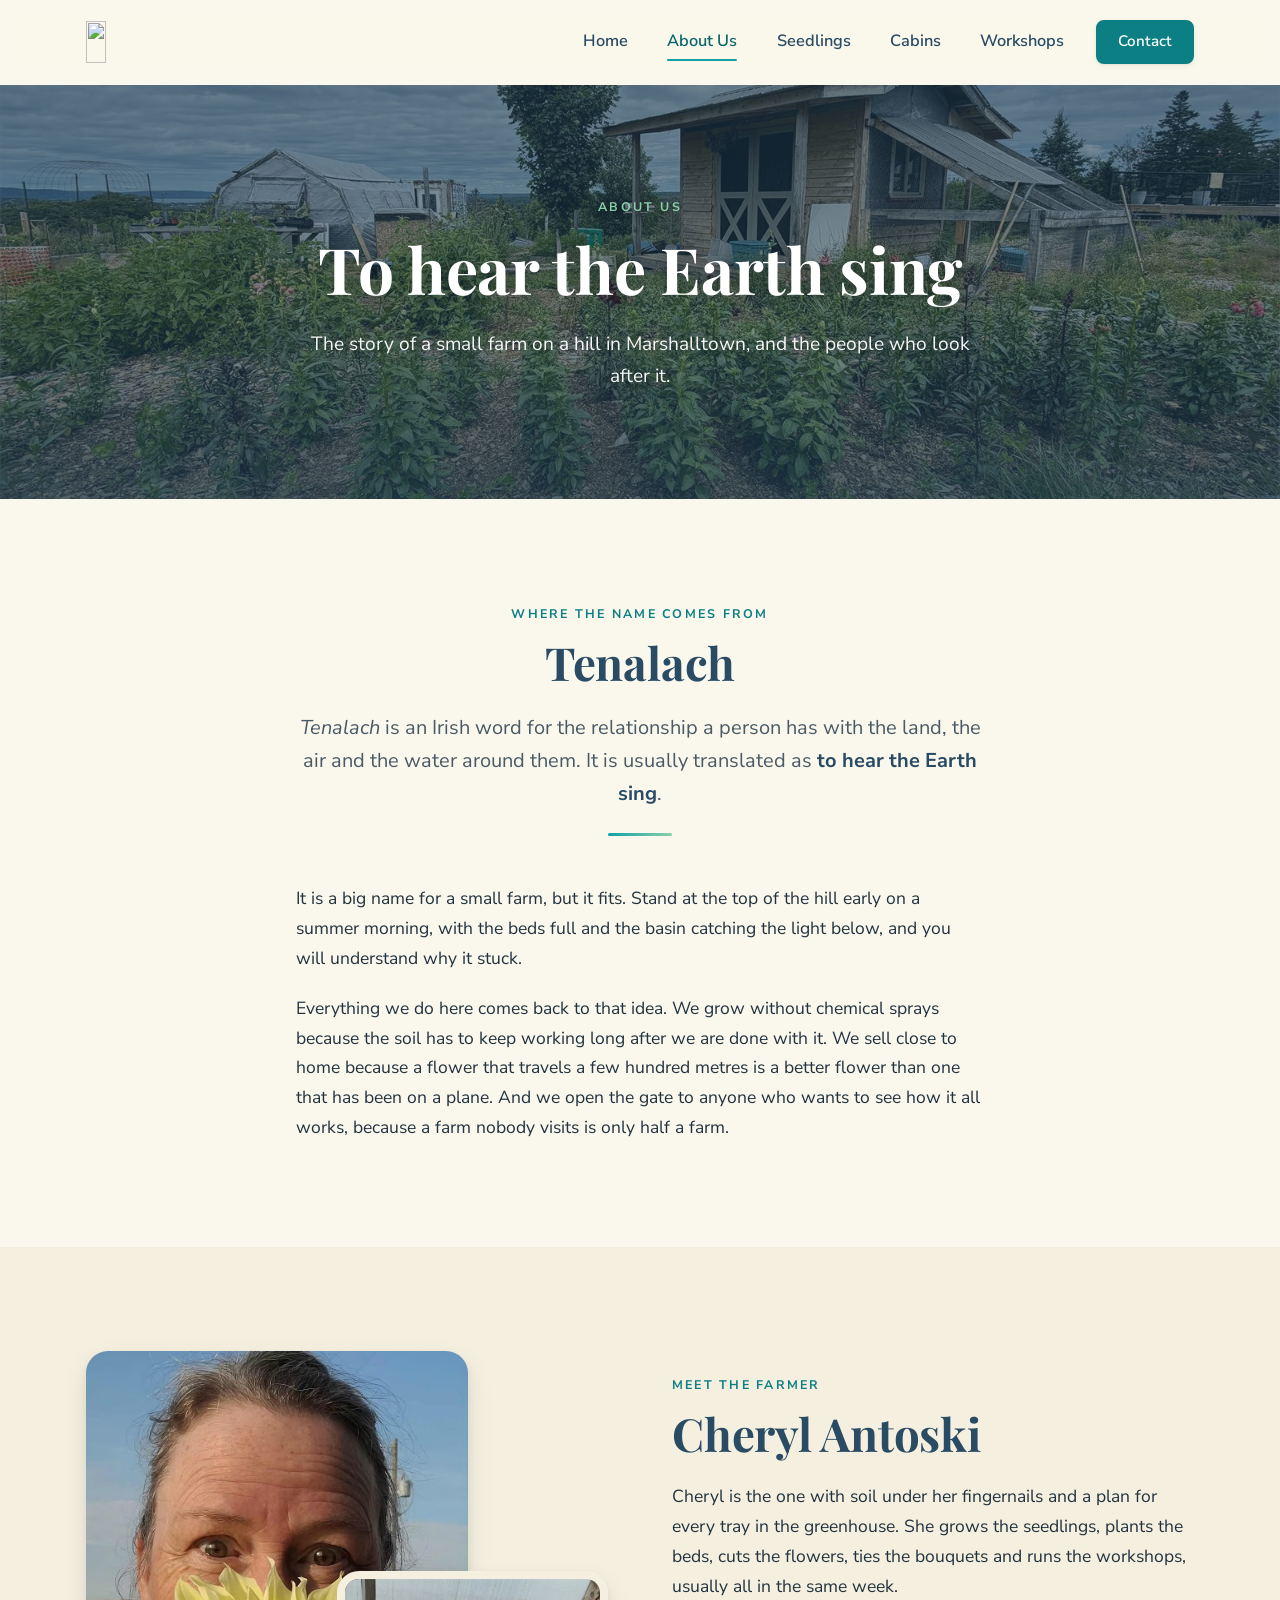
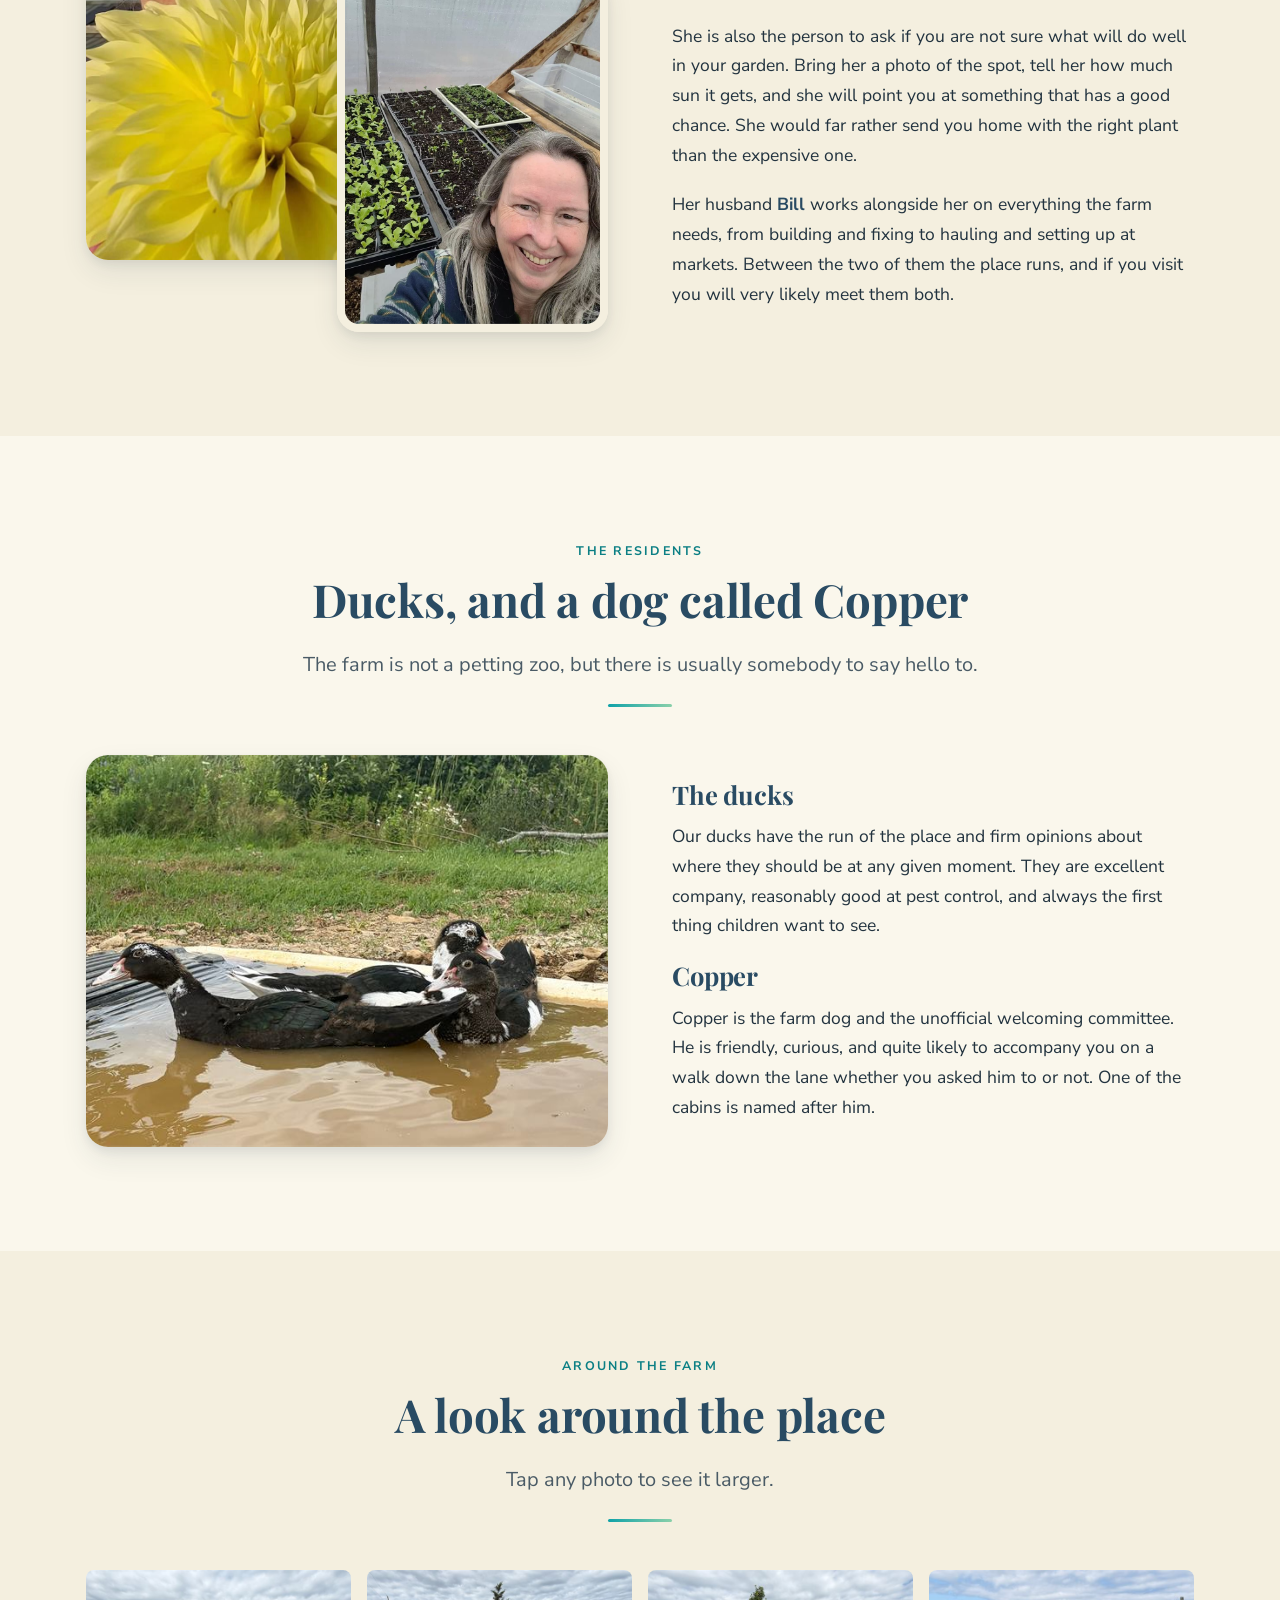
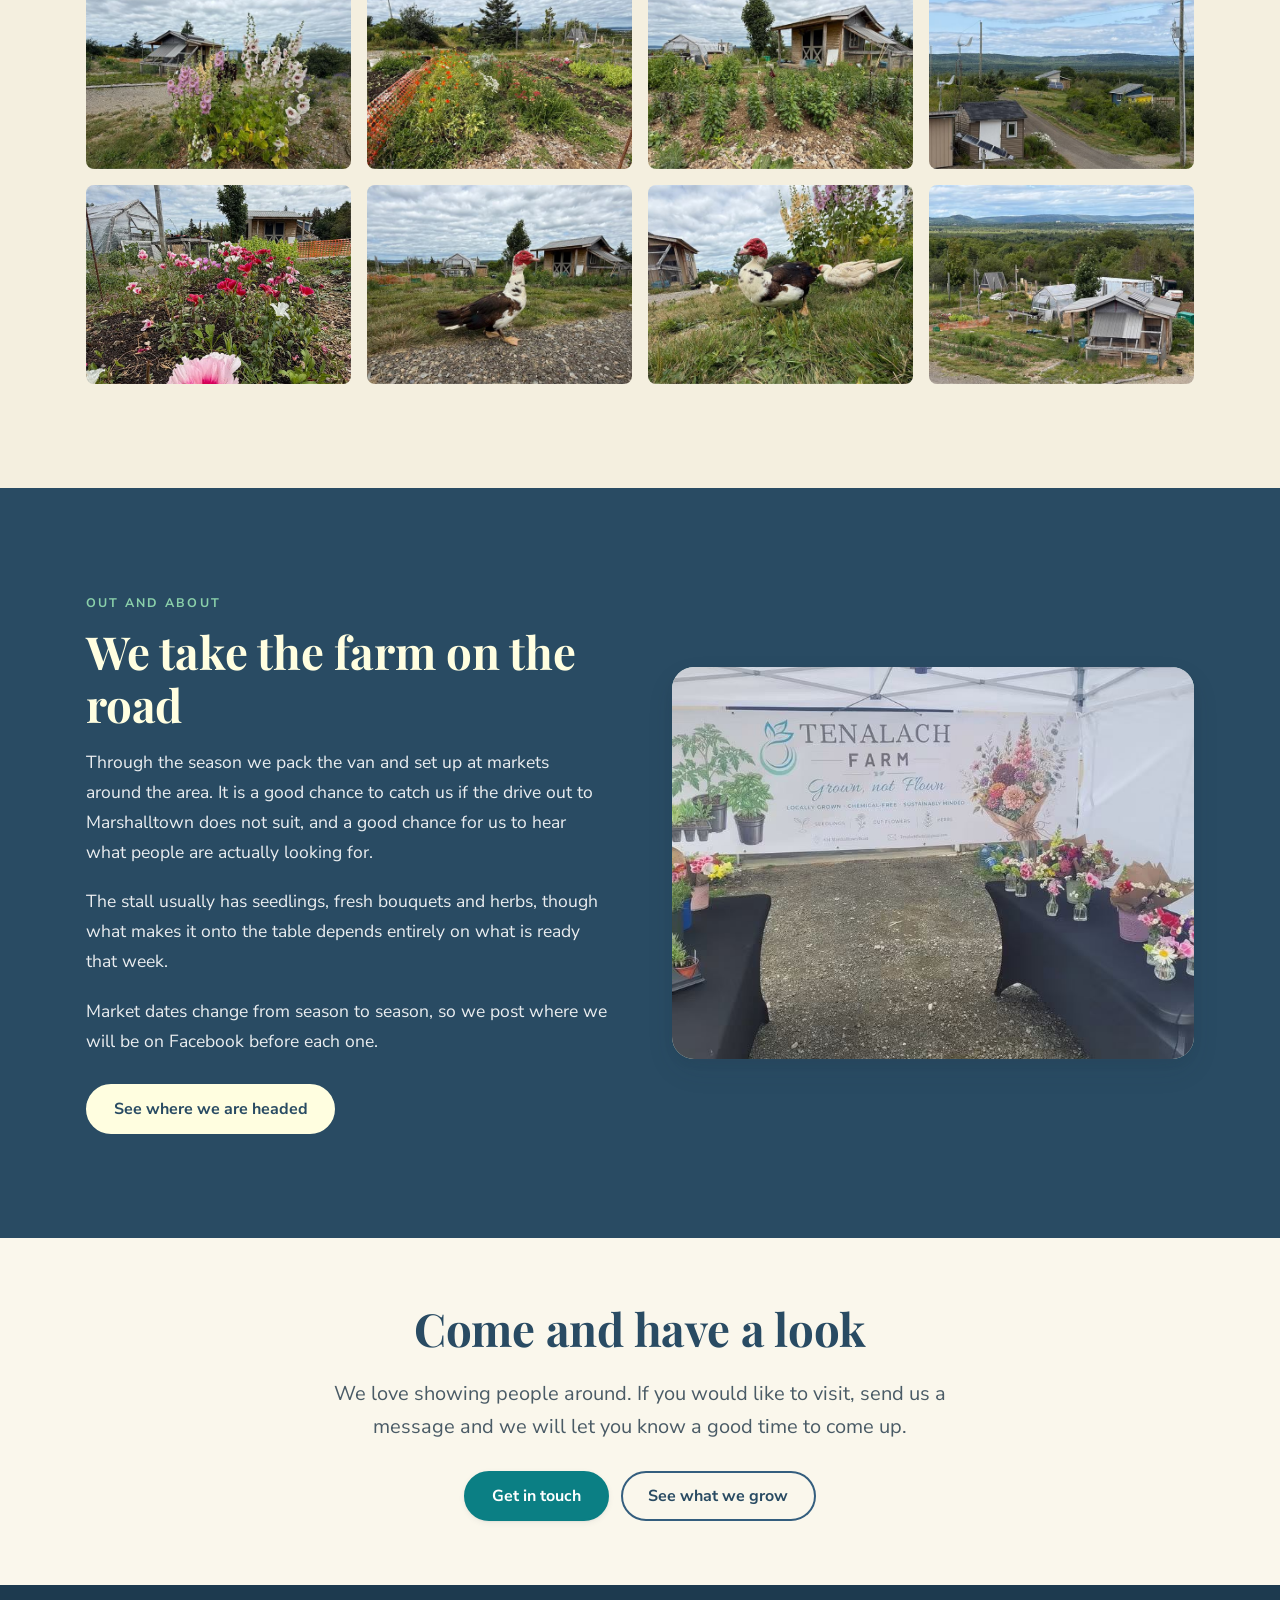
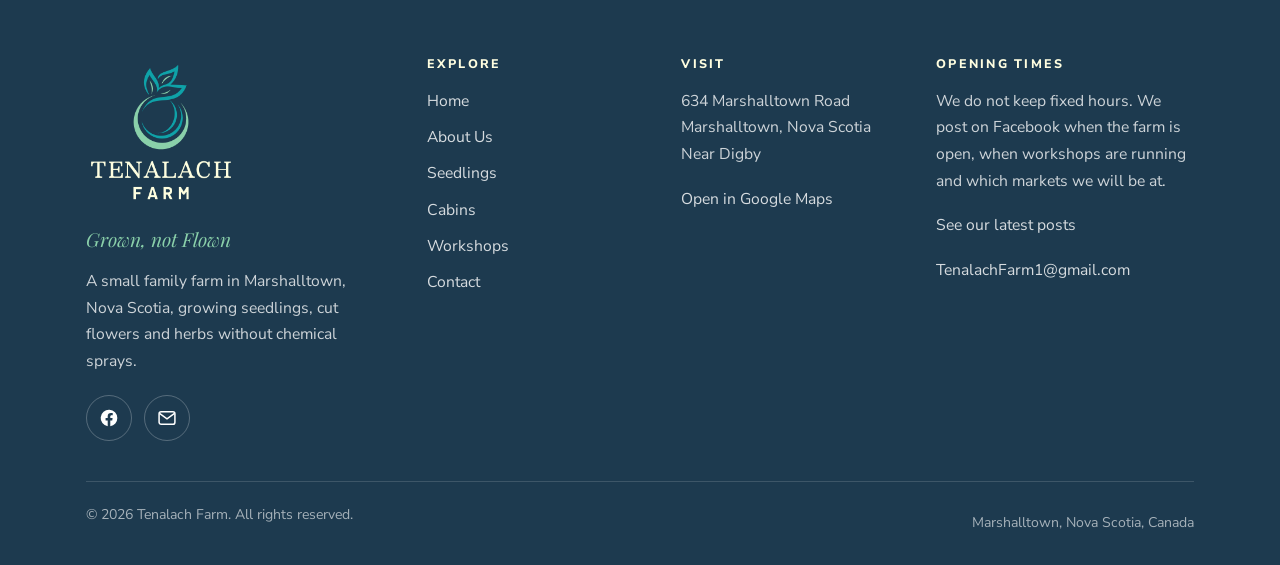
==== commit 4d6d9cc7: "Add files via upload" ====
--- a/about.html
+++ b/about.html
@@ -28,11 +28,7 @@
 <header class="site-header">
   <div class="container header-inner">
     <a class="brand" href="index.html" aria-label="Tenalach Farm, home">
-      <img class="brand-mark" src="images/brand/logo-mark.png" alt="" width="46" height="46">
-      <span class="brand-text">
-        <span class="brand-name">Tenalach</span>
-        <span class="brand-sub">Farm</span>
-      </span>
+      <img class="brand-logo" src="images/brand/TF_MenuLogo.png" alt="" width="350" height="88">
     </a>
     <nav class="nav-desktop" aria-label="Main">
       <ul>
@@ -224,7 +220,7 @@
           <p>The stall usually has seedlings, fresh bouquets and herbs, though what makes it onto the table depends entirely on what is ready that week.</p>
           <p>Market dates change from season to season, so we post where we will be on Facebook before each one.</p>
           <div class="btn-row">
-            <a class="btn btn--light" href="https://www.facebook.com/p/Tenalach-Farm-100064540729112/" target="_blank" rel="noopener">See where we are headed</a>
+            <a class="btn btn--light" href="https://www.facebook.com/TenalachFarm1" target="_blank" rel="noopener">See where we are headed</a>
           </div>
         </div>
       </div>
@@ -255,7 +251,7 @@
         <p class="footer-tagline">Grown, not Flown</p>
         <p>A small family farm in Marshalltown, Nova Scotia, growing seedlings, cut flowers and herbs without chemical sprays.</p>
         <div class="social-row">
-          <a href="https://www.facebook.com/p/Tenalach-Farm-100064540729112/" target="_blank" rel="noopener" aria-label="Tenalach Farm on Facebook">
+          <a href="https://www.facebook.com/TenalachFarm1" target="_blank" rel="noopener" aria-label="Tenalach Farm on Facebook">
             <svg viewBox="0 0 24 24" fill="currentColor" aria-hidden="true"><path d="M22 12a10 10 0 1 0-11.56 9.88v-6.99H7.9V12h2.54V9.8c0-2.5 1.49-3.89 3.77-3.89 1.09 0 2.24.2 2.24.2v2.46h-1.26c-1.24 0-1.63.77-1.63 1.56V12h2.78l-.45 2.89h-2.33v6.99A10 10 0 0 0 22 12Z"/></svg>
           </a>
           <a href="mailto:TenalachFarm1@gmail.com" aria-label="Email Tenalach Farm">
@@ -286,7 +282,7 @@
       <div>
         <h4>Opening times</h4>
         <p>We do not keep fixed hours. We post on Facebook when the farm is open, when workshops are running and which markets we will be at.</p>
-        <p><a href="https://www.facebook.com/p/Tenalach-Farm-100064540729112/" target="_blank" rel="noopener">See our latest posts</a></p>
+        <p><a href="https://www.facebook.com/TenalachFarm1" target="_blank" rel="noopener">See our latest posts</a></p>
         <p><a href="mailto:TenalachFarm1@gmail.com">TenalachFarm1@gmail.com</a></p>
       </div>
     </div>
--- a/css/style.css
+++ b/css/style.css
@@ -321,31 +321,17 @@
 .brand {
   display: inline-flex;
   align-items: center;
-  gap: 0.6rem;
   text-decoration: none;
   color: var(--blue-dark);
   flex-shrink: 0;
 }
 
-.brand-mark { width: 38px; height: 38px; }
-
-.brand-text { display: flex; flex-direction: column; line-height: 1; }
-
-.brand-name {
-  font-family: var(--font-display);
-  font-size: 1.15rem;
-  font-weight: 700;
-  letter-spacing: 0.06em;
-  text-transform: uppercase;
-}
-
-.brand-sub {
-  font-size: 0.62rem;
-  font-weight: 700;
-  letter-spacing: 0.42em;
-  text-transform: uppercase;
-  color: var(--teal-dark);
-  margin-top: 3px;
+/* Single supplied lockup, mark and wordmark together. Height drives the size,
+   width follows the intrinsic 350 x 88 ratio set on the img attributes. */
+.brand-logo {
+  display: block;
+  height: 34px;
+  width: auto;
 }
 
 /* Desktop navigation is hidden until there is room for it */
@@ -437,9 +423,12 @@
   position: relative;
   display: flex;
   align-items: center;
-  min-height: 78vh;
-  min-height: 78svh;
-  padding-block: clamp(3.5rem, 12vw, 7rem);
+  /* Exactly one screen below the sticky header, so the whole block lands
+     centred on arrival instead of running off the bottom of a phone. The vh
+     line is a fallback for browsers without svh. */
+  min-height: calc(100vh - var(--header-h));
+  min-height: calc(100svh - var(--header-h));
+  padding-block: clamp(1.5rem, 4svh, 7rem);
   overflow: hidden;
   isolation: isolate;
 }
@@ -463,14 +452,26 @@
   object-position: center 55%;
 }
 
-/* Scrim keeps the cream type readable over any photo */
+/* Cabins hero. The bunkie sits high and left in that photo, so the default
+   crop cuts it off. Pull the window up, and left as well, because narrow
+   screens crop this image horizontally rather than vertically. */
+.hero__media--high img {
+  object-position: 30% 20%;
+}
+
+/* Scrim keeps the cream type readable over any photo. Two layers: a radial pool
+   concentrated behind the text block, over a top-to-bottom base. The photo has a
+   bright sky and a bright band of water across the middle, which is exactly where
+   the logo and tagline sit, so the pool does the heavy lifting there while the
+   edges of the image stay reasonably open. */
 .hero::after {
   content: "";
   position: absolute;
   inset: 0;
   z-index: -1;
   background:
-    linear-gradient(180deg, rgba(29, 58, 79, 0.55) 0%, rgba(29, 58, 79, 0.30) 40%, rgba(29, 58, 79, 0.78) 100%);
+    radial-gradient(ellipse 85% 65% at 50% 44%, rgba(20, 44, 62, 0.62) 0%, rgba(20, 44, 62, 0.28) 55%, rgba(20, 44, 62, 0) 78%),
+    linear-gradient(180deg, rgba(29, 58, 79, 0.78) 0%, rgba(29, 58, 79, 0.66) 45%, rgba(29, 58, 79, 0.90) 100%);
 }
 
 /* Interior heroes are short, so their text sits in the lightest part of the
@@ -482,10 +483,13 @@
 .hero__inner { position: relative; color: #fff; }
 .hero--center .hero__inner { text-align: center; max-width: 760px; margin-inline: auto; }
 
+/* The svh term is what keeps the stack on one screen. The logo is square and
+   easily the tallest item, so on a short phone it gives ground first rather
+   than pushing the buttons and badges below the fold. */
 .hero__logo {
-  width: min(280px, 72vw);
-  margin: 0 auto 1.5rem;
-  filter: drop-shadow(0 2px 12px rgba(0, 0, 0, 0.35));
+  width: min(280px, 72vw, 30svh);
+  margin: 0 auto clamp(0.75rem, 2svh, 1.5rem);
+  filter: drop-shadow(0 2px 16px rgba(0, 0, 0, 0.55));
 }
 
 .hero h1 {
@@ -500,7 +504,7 @@
   font-size: clamp(1.35rem, 4.5vw, 2.1rem);
   color: var(--sage);
   margin: 0 0 0.6em;
-  text-shadow: 0 2px 14px rgba(0, 0, 0, 0.4);
+  text-shadow: 0 2px 16px rgba(0, 0, 0, 0.6);
 }
 
 .hero__text {
@@ -511,12 +515,19 @@
 }
 .hero--center .hero__text { margin-inline: auto; }
 
+/* The two hero buttons wrap onto separate rows on a narrow phone, which costs a
+   whole row of height. Tighter side padding keeps them on one line, and the
+   50px min-height on .btn means the tap target is unaffected. */
+.hero .btn-row { margin-top: clamp(1rem, 3svh, 1.75rem); }
+.hero .btn-row .btn { padding-inline: clamp(1.1rem, 4vw, 1.6rem); }
+
 .hero__badges {
   display: flex;
   flex-wrap: wrap;
   justify-content: center;
   gap: 0.5rem 0.9rem;
-  margin-top: 1.75rem;
+  margin-top: clamp(0.85rem, 2.5svh, 1.75rem);
+  margin-bottom: 0;             /* default ul margin would offset the centring */
   padding: 0;
   list-style: none;
   font-size: 0.78rem;
@@ -1263,9 +1274,7 @@
   }
   .nav-desktop .btn::after { display: none; }
 
-  .brand-mark { width: 46px; height: 46px; }
-  .brand-name { font-size: 1.32rem; }
-  .brand-sub { font-size: 0.66rem; }
+  .brand-logo { height: 42px; }
 
   .card-grid { grid-template-columns: repeat(3, 1fr); gap: 1.75rem; }
   .card-grid--two { grid-template-columns: repeat(2, 1fr); }
@@ -1312,7 +1321,8 @@
    -------------------------------------------------------------------------- */
 
 @media (min-width: 75em) {
-  .hero__logo { width: 330px; }
+  /* Keep the svh cap here too, or a short laptop window loses the buttons. */
+  .hero__logo { width: min(330px, 38svh); }
 
   .nav-desktop a { padding: 0.7rem 1.05rem; font-size: 1.02rem; }
   .nav-desktop a::after { left: 1.05rem; right: 1.05rem; }
